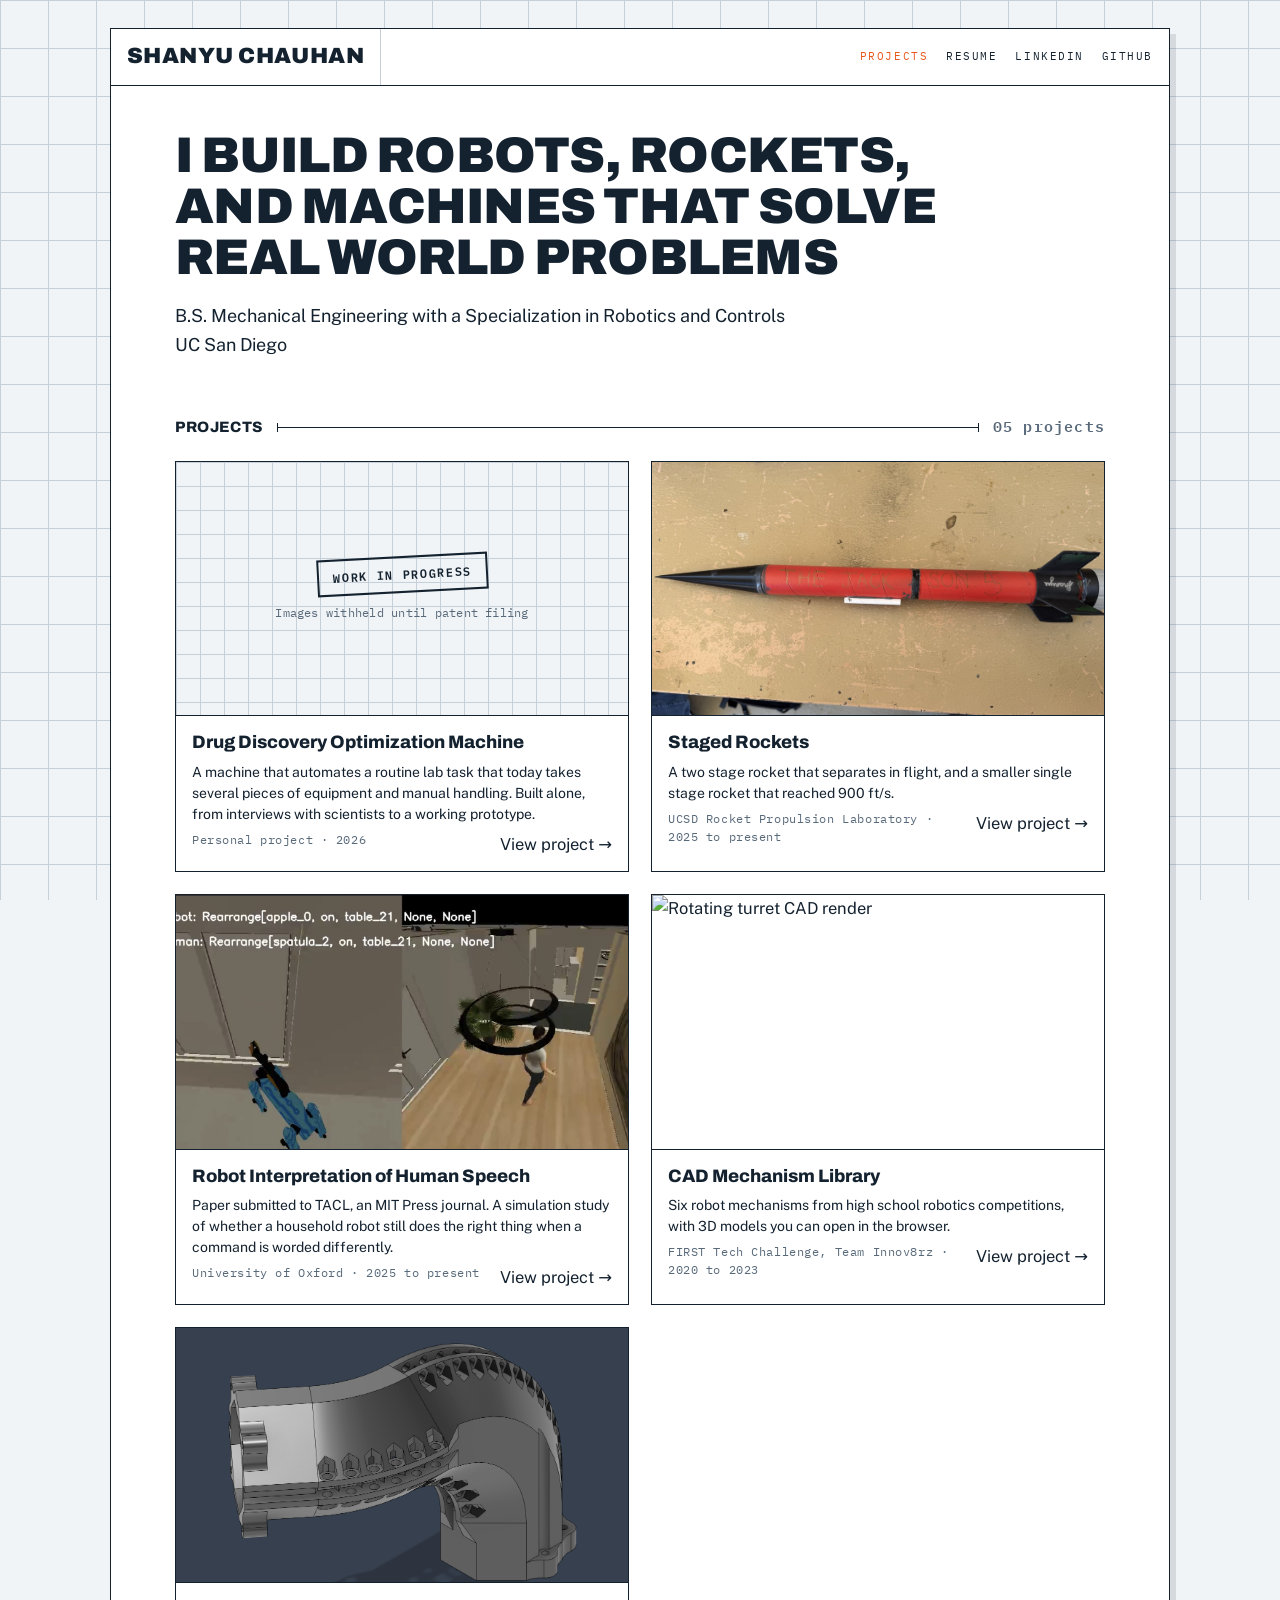
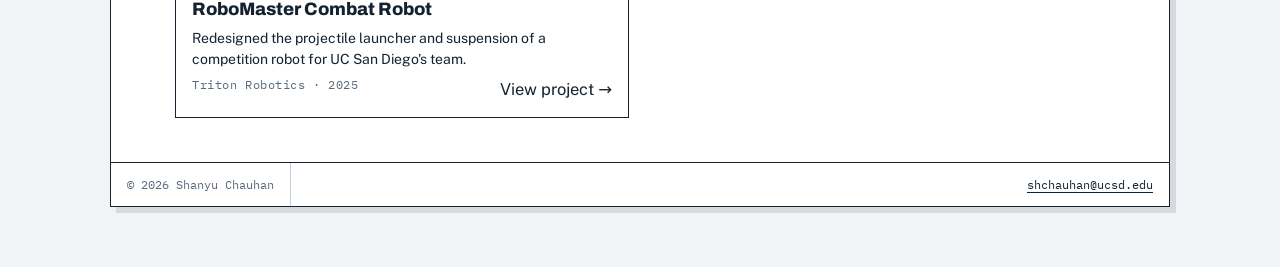
==== index.html @ 73986c5c "Add files via upload" ====
<!DOCTYPE html>
<html lang="en">
<head>
<meta charset="utf-8">
<meta name="viewport" content="width=device-width, initial-scale=1">
<title>Shanyu Chauhan, Mechanical Engineering</title>
<meta name="description" content="Mechanical engineering at UC San Diego. Robotics, rockets, and lab hardware.">
<link rel="preconnect" href="https://fonts.googleapis.com">
<link href="https://fonts.googleapis.com/css2?family=Archivo:wght@700;800;900&family=IBM+Plex+Mono:wght@400;600&family=Public+Sans:wght@400;600&display=swap" rel="stylesheet">
<link rel="stylesheet" href="css/style.css">
</head>
<body>
<div class="sheet">

  <header class="titlebar">
    <div class="name"><a href="index.html">Shanyu Chauhan</a></div>
    <nav>
      <a href="index.html" aria-current="page">Projects</a>
      <a href="assets/Shanyu_Chauhan_Resume.pdf">Resume</a>
      <a href="https://www.linkedin.com/in/shanyu-chauhan">LinkedIn</a>
      <a href="https://github.com/Shanyu11">GitHub</a>
    </nav>
  </header>

  <main class="wrap">

    <section class="hero" id="about">
      <h1>I build robots, rockets,<br>and machines that solve<br>real world problems</h1>
      <p class="lede">B.S. Mechanical Engineering with a Specialization in Robotics and Controls<br>UC San Diego</p>
    </section>

    <div class="dim"><h2>Projects</h2><span class="rule"></span><span class="tag">05 projects</span></div>

    <section class="grid">

      <a class="pcard" href="projects/instrument.html">
        <div class="media">
          <div class="wip"><span class="stamp">Work in progress</span><span class="note">Images withheld until patent filing</span></div>
        </div>
        <div class="block">
          <h3>Drug Discovery Optimization Machine</h3>
          <div class="desc">A machine that automates a routine lab task that today takes several pieces of equipment and manual handling. Built alone, from interviews with scientists to a working prototype.</div>
          <div class="meta">Personal project · 2026</div>
          <div class="card-cta">View project →</div>
        </div>
      </a>

      <a class="pcard" href="projects/rockets.html">
        <div class="media">
          <img src="images/rocket-hero.jpg" alt="G class rocket on the bench before flight">
        </div>
        <div class="block">
          <h3>Staged Rockets</h3>
          <div class="desc">A two stage rocket that separates in flight, and a smaller single stage rocket that reached 900 ft/s.</div>
          <div class="meta">UCSD Rocket Propulsion Laboratory · 2025 to present</div>
          <div class="card-cta">View project →</div>
        </div>
      </a>

      <a class="pcard" href="projects/speech.html">
        <div class="media">
          <img src="images/speech-hero.jpg" alt="PARTNR simulator, robot and human executing a framed instruction">
        </div>
        <div class="block">
          <h3>Robot Interpretation of Human Speech</h3>
          <div class="desc">Paper submitted to TACL, an MIT Press journal. A simulation study of whether a household robot still does the right thing when a command is worded differently.</div>
          <div class="meta">University of Oxford · 2025 to present</div>
          <div class="card-cta">View project →</div>
        </div>
      </a>

      <a class="pcard" href="projects/cad.html">
        <div class="media fit">
          <img src="https://github.com/user-attachments/assets/c6aec112-6c1b-4a04-b76f-273bd97fe96c" alt="Rotating turret CAD render">
        </div>
        <div class="block">
          <h3>CAD Mechanism Library</h3>
          <div class="desc">Six robot mechanisms from high school robotics competitions, with 3D models you can open in the browser.</div>
          <div class="meta">FIRST Tech Challenge, Team Innov8rz · 2020 to 2023</div>
          <div class="card-cta">View project →</div>
        </div>
      </a>

      <a class="pcard" href="projects/robotics.html">
        <div class="media">
          <img src="images/robot-iso.png" alt="42 mm launcher assembly CAD render">
        </div>
        <div class="block">
          <h3>RoboMaster Combat Robot</h3>
          <div class="desc">Redesigned the projectile launcher and suspension of a competition robot for UC San Diego's team.</div>
          <div class="meta">Triton Robotics · 2025</div>
          <div class="card-cta">View project →</div>
        </div>
      </a>

    </section>

  </main>

  <footer class="titlefoot">
    <div class="cell">© 2026 Shanyu Chauhan</div>
    <div class="cell"><a href="mailto:shchauhan@ucsd.edu">shchauhan@ucsd.edu</a></div>
  </footer>

</div>
</body>
</html>
---- css/style.css ----
/* ==========================================================================
   Shanyu Chauhan — portfolio
   Aesthetic: engineering drawing sheet / build log.
   Tokens
   ========================================================================== */
:root {
  --paper: #f1f4f6;      /* cool drafting vellum */
  --card: #ffffff;
  --ink: #142230;        /* drawing ink */
  --muted: #58697a;
  --line: #c6d0d9;       /* sheet grid lines */
  --accent: #e8571c;     /* range-safety orange */
  --accent-ink: #b23e0e;
  --mono: "IBM Plex Mono", ui-monospace, Menlo, monospace;
  --display: "Archivo", system-ui, sans-serif;
  --body: "Public Sans", system-ui, sans-serif;
  --maxw: 1060px;
}

* { box-sizing: border-box; }
html { scroll-behavior: smooth; }
@media (prefers-reduced-motion: reduce) {
  html { scroll-behavior: auto; }
  *, *::before, *::after { animation: none !important; transition: none !important; }
}

body {
  margin: 0;
  background: var(--paper);
  background-image:
    linear-gradient(var(--line) 1px, transparent 1px),
    linear-gradient(90deg, var(--line) 1px, transparent 1px);
  background-size: 48px 48px;
  background-attachment: fixed;
  color: var(--ink);
  font-family: var(--body);
  font-size: 16.5px;
  line-height: 1.62;
}

a { color: var(--accent-ink); text-decoration-thickness: 1px; text-underline-offset: 3px; }
a:hover { color: var(--accent); }
:focus-visible { outline: 3px solid var(--accent); outline-offset: 2px; }

.sheet {
  max-width: var(--maxw);
  margin: 28px auto 60px;
  background: var(--card);
  border: 1.5px solid var(--ink);
  box-shadow: 6px 6px 0 rgba(20, 34, 48, 0.12);
}
@media (max-width: 1100px) { .sheet { margin: 14px 12px 40px; } }

/* --- top bar styled as a drawing title strip ------------------------------ */
.titlebar {
  display: flex;
  flex-wrap: wrap;
  align-items: stretch;
  border-bottom: 1.5px solid var(--ink);
  font-family: var(--mono);
  font-size: 12px;
  letter-spacing: 0.04em;
}
.titlebar > * { padding: 10px 16px; }
.titlebar .cell { border-right: 1px solid var(--line); color: var(--muted); }
.titlebar .cell b { color: var(--ink); font-weight: 600; display: block; text-transform: uppercase; font-size: 10px; letter-spacing: 0.12em; }
.titlebar .name {
  font-family: var(--display); font-weight: 900; font-size: 22px;
  letter-spacing: 0.02em; text-transform: uppercase; color: var(--ink);
  border-right: 1px solid var(--line); display: flex; align-items: center;
}
.titlebar .name a { color: inherit; text-decoration: none; }
.titlebar nav { margin-left: auto; display: flex; align-items: center; gap: 18px; }
.titlebar nav a { color: var(--ink); text-decoration: none; text-transform: uppercase; font-size: 11px; letter-spacing: 0.14em; }
.titlebar nav a:hover, .titlebar nav a[aria-current="page"] { color: var(--accent); }
@media (max-width: 720px) {
  .titlebar .cell { display: none; }
  .titlebar nav { gap: 12px; flex-wrap: wrap; }
}

.wrap { padding: 44px clamp(20px, 5vw, 64px); }

/* --- hero ----------------------------------------------------------------- */
.hero h1 {
  font-family: var(--display);
  font-weight: 900;
  font-size: clamp(30px, 4.2vw, 50px);
  line-height: 1.02;
  letter-spacing: -0.015em;
  margin: 0 0 18px;
  text-transform: uppercase;
}
.hero h1 .accent { color: var(--accent); }
.hero .facts { display: grid; grid-template-columns: max-content 1fr; gap: 10px 22px; max-width: 680px; margin: 0 0 8px; border-top: 1.5px solid var(--ink); padding-top: 14px; }
.hero .facts dt { font-family: var(--mono); font-size: 11px; text-transform: uppercase; letter-spacing: 0.12em; color: var(--accent-ink); padding-top: 4px; }
.hero .facts dd { margin: 0; font-size: 16px; line-height: 1.5; color: var(--ink); }
.hero .facts dd a { font-family: var(--mono); font-size: 13px; }
@media (max-width: 600px) { .hero .lede { white-space: normal; } .hero .facts { grid-template-columns: 1fr; gap: 2px 0; } .hero .facts dd { margin-bottom: 10px; } }
.hero .lede { font-size: clamp(15px, 1.7vw, 18px); max-width: none; white-space: nowrap; color: var(--ink); margin: 0 0 14px; }
.hero .currently {
  font-family: var(--mono); font-size: 13px; color: var(--muted);
  border-left: 3px solid var(--accent); padding: 4px 0 4px 12px; margin: 22px 0 0;
}
.hero .currently b { color: var(--ink); font-weight: 600; }

/* spec strip: measured results, mono, ruled like a data table */
.specstrip {
  display: grid;
  grid-template-columns: repeat(4, 1fr);
  border: 1.5px solid var(--ink);
  margin: 34px 0 0;
}
.specstrip .spec { padding: 14px 16px; border-right: 1px solid var(--line); }
.specstrip .spec:last-child { border-right: 0; }
.specstrip .val { font-family: var(--mono); font-size: clamp(18px, 2.6vw, 26px); font-weight: 600; color: var(--ink); }
.specstrip .lbl { font-family: var(--mono); font-size: 11px; text-transform: uppercase; letter-spacing: 0.1em; color: var(--muted); margin-top: 2px; }
@media (max-width: 720px) {
  .specstrip { grid-template-columns: 1fr 1fr; }
  .specstrip .spec:nth-child(2) { border-right: 0; }
  .specstrip .spec:nth-child(-n+2) { border-bottom: 1px solid var(--line); }
}

/* --- section headings with dimension-line rule ---------------------------- */
.dim {
  display: flex; align-items: center; gap: 14px;
  margin: 56px 0 22px;
}
.dim h2 {
  font-family: var(--display); font-weight: 800; text-transform: uppercase;
  letter-spacing: 0.04em; font-size: 15px; margin: 0; white-space: nowrap;
}
.dim .rule { flex: 1; height: 1px; background: var(--ink); position: relative; }
.dim .rule::before, .dim .rule::after {
  content: ""; position: absolute; top: -4px; width: 1px; height: 9px; background: var(--ink);
}
.dim .rule::before { left: 0; } .dim .rule::after { right: 0; }
.dim .tag { font-family: var(--mono); font-size: 15px; font-weight: 600; color: var(--muted); letter-spacing: 0.08em; }

/* --- project index cards (title-block style) ------------------------------ */
.grid { display: grid; grid-template-columns: 1fr 1fr; gap: 22px; }
@media (max-width: 820px) { .grid { grid-template-columns: 1fr; } }

.pcard {
  border: 1.5px solid var(--ink);
  background: var(--card);
  display: flex; flex-direction: column;
  text-decoration: none; color: inherit;
  transition: transform 120ms ease, box-shadow 120ms ease;
}
.pcard:hover { transform: translate(-2px, -2px); box-shadow: 4px 4px 0 var(--accent); color: inherit; }
.pcard .media { aspect-ratio: 16 / 9; background: var(--paper); border-bottom: 1.5px solid var(--ink); position: relative; overflow: hidden; }
.pcard .media img { width: 100%; height: 100%; object-fit: cover; display: block; }
.pcard .block {
  display: grid; grid-template-columns: 1fr auto; gap: 2px 12px;
  padding: 12px 16px 14px;
}
.pcard h3 { font-family: var(--display); font-weight: 800; font-size: 18px; margin: 0; grid-column: 1 / -1; }
.pcard .meta { font-family: var(--mono); font-size: 11.5px; color: var(--muted); letter-spacing: 0.05em; }
.pcard .status { font-family: var(--mono); font-size: 11px; color: var(--accent-ink); text-transform: uppercase; letter-spacing: 0.1em; justify-self: end; align-self: center; }

/* --- media / photo placeholders ------------------------------------------- */
.ph {
  border: 2px dashed var(--accent);
  background: repeating-linear-gradient(-45deg, transparent, transparent 10px, rgba(232, 87, 28, 0.05) 10px, rgba(232, 87, 28, 0.05) 20px);
  color: var(--accent-ink);
  font-family: var(--mono); font-size: 13px; letter-spacing: 0.03em;
  display: flex; align-items: center; justify-content: center; text-align: center;
  padding: 18px; min-height: 120px;
}
.media .ph { position: absolute; inset: 0; }
figure { margin: 0; }
figure.frame { border: 1.5px solid var(--ink); }
figure.frame img, figure.frame video { width: 100%; display: block; }
figure.frame video.portrait { width: auto; max-width: 100%; max-height: 400px; margin: 0 auto; background: #111; }
figcaption {
  font-family: var(--mono); font-size: 12px; color: var(--muted);
  border-top: 1px solid var(--line); padding: 8px 12px;
}
.mediagrid { display: grid; grid-template-columns: 1fr 1fr 1fr; gap: 16px; }
.mediagrid.two { grid-template-columns: 1fr 1fr; }
.mediagrid figure.frame img { aspect-ratio: 4 / 3; object-fit: cover; }
.mediagrid figure.frame img.render { object-fit: contain; }
.mediagrid figure.frame img.render { background: #2e3340; }
figure.frame img.tall { width: auto; max-width: 100%; max-height: 420px; margin: 0 auto; }
@media (max-width: 820px) { .mediagrid { grid-template-columns: 1fr; } }

/* --- project page scaffolding --------------------------------------------- */
.projhead h1 {
  font-family: var(--display); font-weight: 900; text-transform: uppercase;
  font-size: clamp(30px, 5vw, 50px); line-height: 1.03; letter-spacing: -0.01em; margin: 0 0 10px;
}
.projhead .sub { font-size: 18px; color: var(--muted); max-width: 680px; margin: 0; }
.specline {
  display: flex; flex-wrap: wrap; gap: 8px 26px; margin: 20px 0 0;
  font-family: var(--mono); font-size: 12.5px; color: var(--muted);
}
.specline b { color: var(--ink); font-weight: 600; }

.prose { max-width: 720px; }
.prose p { margin: 0 0 16px; }
.prose ul { margin: 0 0 16px; padding-left: 20px; }
.prose li { margin-bottom: 8px; }
.callout {
  border: 1.5px solid var(--ink); border-left: 6px solid var(--accent);
  padding: 14px 18px; margin: 22px 0; max-width: 720px; background: var(--paper);
}
.callout .k { font-family: var(--mono); font-size: 11px; text-transform: uppercase; letter-spacing: 0.12em; color: var(--accent-ink); display: block; margin-bottom: 4px; }

/* revision table — encodes the iteration story */
table.rev { border-collapse: collapse; width: 100%; font-size: 14.5px; }
table.rev th, table.rev td { border: 1px solid var(--line); padding: 9px 12px; text-align: left; vertical-align: top; }
table.rev th { font-family: var(--mono); font-size: 11px; text-transform: uppercase; letter-spacing: 0.1em; color: var(--muted); background: var(--paper); }
table.rev td:first-child { font-family: var(--mono); font-weight: 600; white-space: nowrap; }

/* --- footer as drawing border --------------------------------------------- */
footer.titlefoot {
  border-top: 1.5px solid var(--ink);
  display: flex; flex-wrap: wrap; gap: 0;
  font-family: var(--mono); font-size: 12px; color: var(--muted);
}
footer.titlefoot .cell { padding: 12px 16px; border-right: 1px solid var(--line); }
footer.titlefoot .cell:last-child { border-right: 0; margin-left: auto; }
footer.titlefoot a { color: var(--ink); }

/* pager between projects */
.pager { display: flex; justify-content: space-between; gap: 16px; margin-top: 48px; font-family: var(--mono); font-size: 13px; }
.pager a { text-decoration: none; border: 1.5px solid var(--ink); padding: 10px 16px; color: var(--ink); }
.pager a:hover { box-shadow: 3px 3px 0 var(--accent); }

/* --- CAD library cards ------------------------------------------------------ */
.pcard .desc { grid-column: 1 / -1; font-family: var(--body); font-size: 14px; line-height: 1.5; color: var(--ink); margin: 2px 0 4px; }
.media.fit { background: #fff; }
/* Withheld / text tiles (no photo available) */
.wip, .tile {
  background-color: var(--paper);
  background-image: linear-gradient(var(--line) 1px, transparent 1px), linear-gradient(90deg, var(--line) 1px, transparent 1px);
  background-size: 24px 24px;
  display: flex; flex-direction: column; align-items: center; justify-content: center; text-align: center;
  gap: 10px; padding: 24px; min-height: 180px;
  font-family: var(--mono); font-size: 12px; letter-spacing: 0.06em; color: var(--muted);
}
.wip .stamp { border: 2px solid var(--ink); color: var(--ink); font-weight: 600; text-transform: uppercase; letter-spacing: 0.14em; padding: 7px 14px; transform: rotate(-3deg); }
.wip .note { max-width: 46ch; line-height: 1.5; letter-spacing: 0.02em; }
.tile .big { font-family: var(--display); font-weight: 900; font-size: 44px; line-height: 1; color: var(--ink); letter-spacing: -0.01em; }
.tile .sub { text-transform: uppercase; letter-spacing: 0.12em; font-size: 11px; }
.media .wip, .media .tile { position: absolute; inset: 0; min-height: 0; }
.media .tile .big { font-size: 40px; }
figure.frame .wip { min-height: 260px; }
.media.fit img { object-fit: contain; }
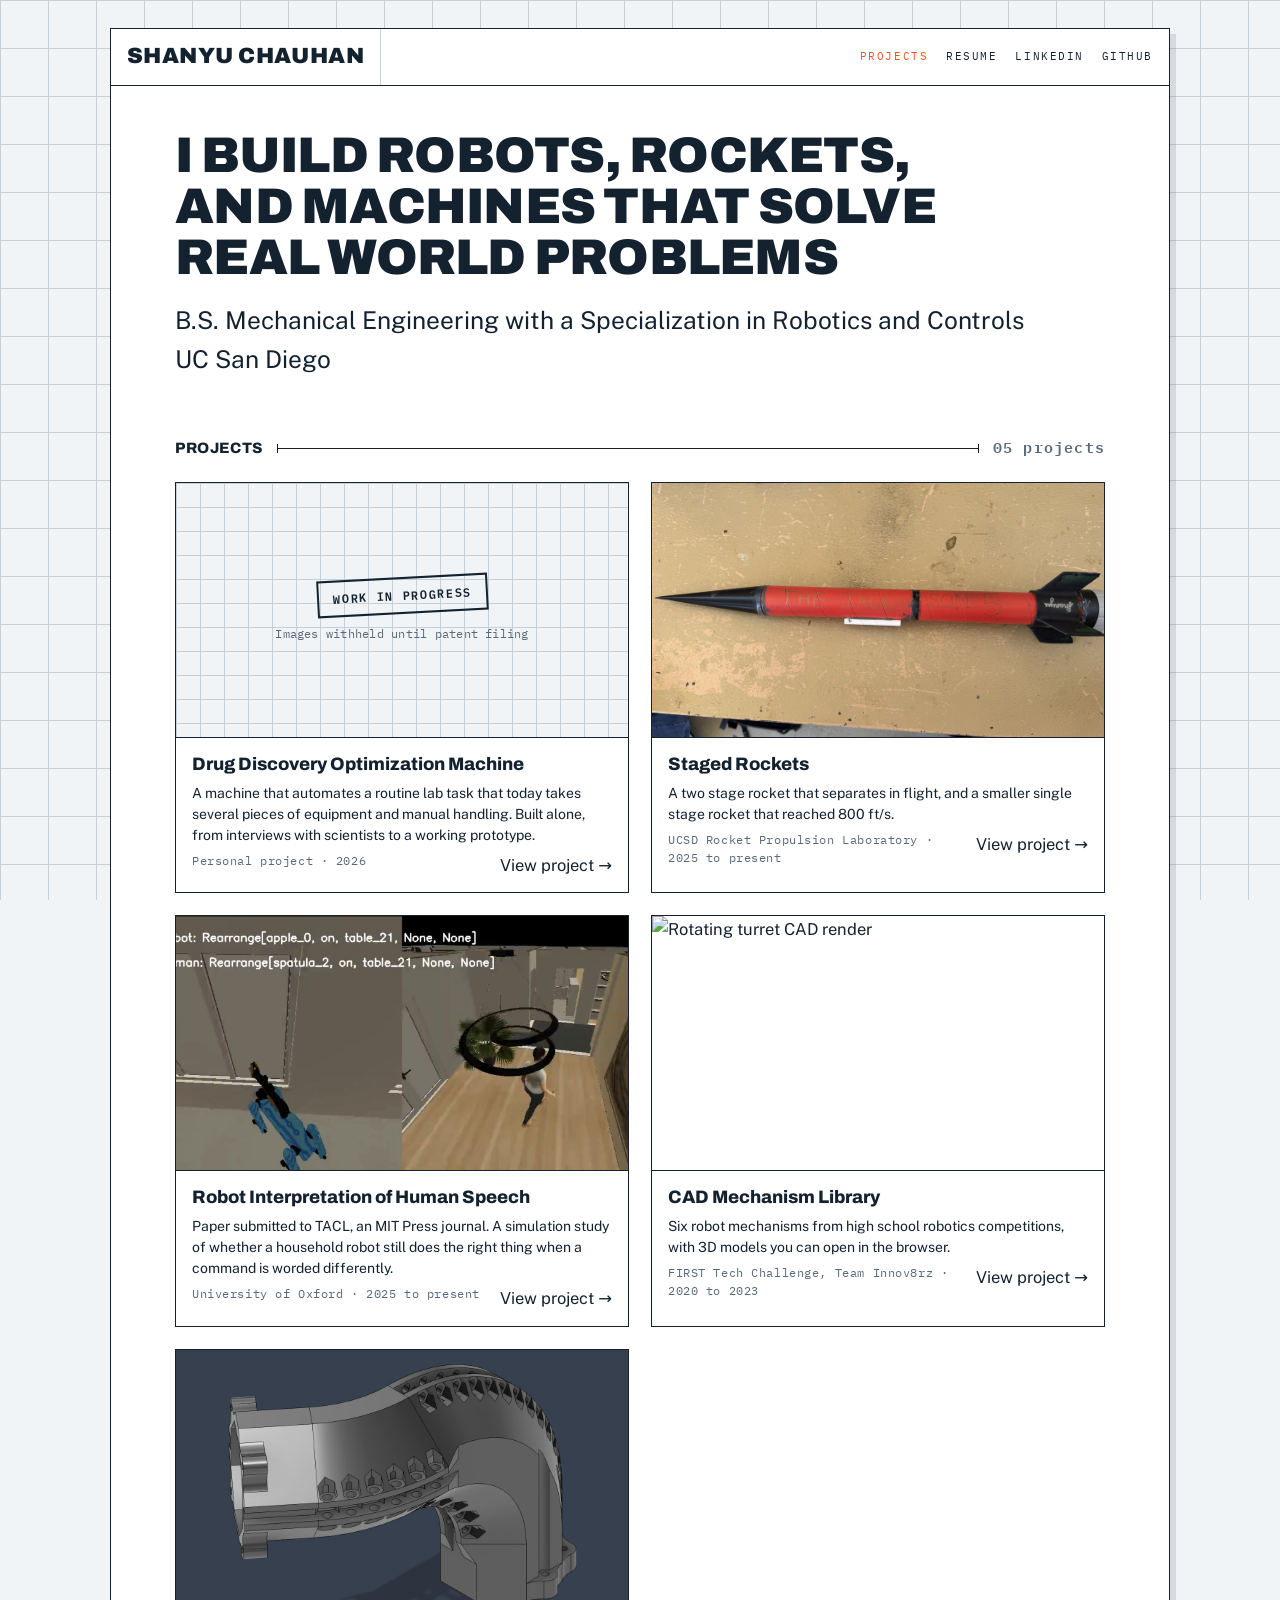
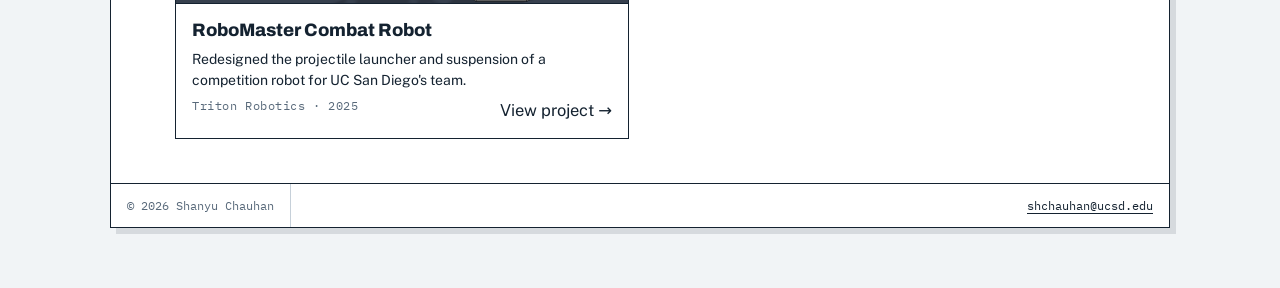
==== commit 505ded9a: "Add files via upload" ====
--- a/index.html
+++ b/index.html
@@ -51,7 +51,7 @@
         </div>
         <div class="block">
           <h3>Staged Rockets</h3>
-          <div class="desc">A two stage rocket that separates in flight, and a smaller single stage rocket that reached 900 ft/s.</div>
+          <div class="desc">A two stage rocket that separates in flight, and a smaller single stage rocket that reached 800 ft/s.</div>
           <div class="meta">UCSD Rocket Propulsion Laboratory · 2025 to present</div>
           <div class="card-cta">View project →</div>
         </div>
--- a/css/style.css
+++ b/css/style.css
@@ -96,7 +96,7 @@
 .hero .facts dd { margin: 0; font-size: 16px; line-height: 1.5; color: var(--ink); }
 .hero .facts dd a { font-family: var(--mono); font-size: 13px; }
 @media (max-width: 600px) { .hero .lede { white-space: normal; } .hero .facts { grid-template-columns: 1fr; gap: 2px 0; } .hero .facts dd { margin-bottom: 10px; } }
-.hero .lede { font-size: clamp(15px, 1.7vw, 18px); max-width: none; white-space: nowrap; color: var(--ink); margin: 0 0 14px; }
+.hero .lede { font-size: clamp(15px, 2.3vw, 24.5px); max-width: none; white-space: nowrap; color: var(--ink); margin: 0 0 14px; }
 .hero .currently {
   font-family: var(--mono); font-size: 13px; color: var(--muted);
   border-left: 3px solid var(--accent); padding: 4px 0 4px 12px; margin: 22px 0 0;
@@ -174,7 +174,7 @@
 figure.frame video.portrait { width: auto; max-width: 100%; max-height: 400px; margin: 0 auto; background: #111; }
 figcaption {
   font-family: var(--mono); font-size: 12px; color: var(--muted);
-  border-top: 1px solid var(--line); padding: 8px 12px;
+  border-top: 1px solid var(--line); padding: 8px 12px; margin-top: 12px;
 }
 .mediagrid { display: grid; grid-template-columns: 1fr 1fr 1fr; gap: 16px; }
 .mediagrid.two { grid-template-columns: 1fr 1fr; }
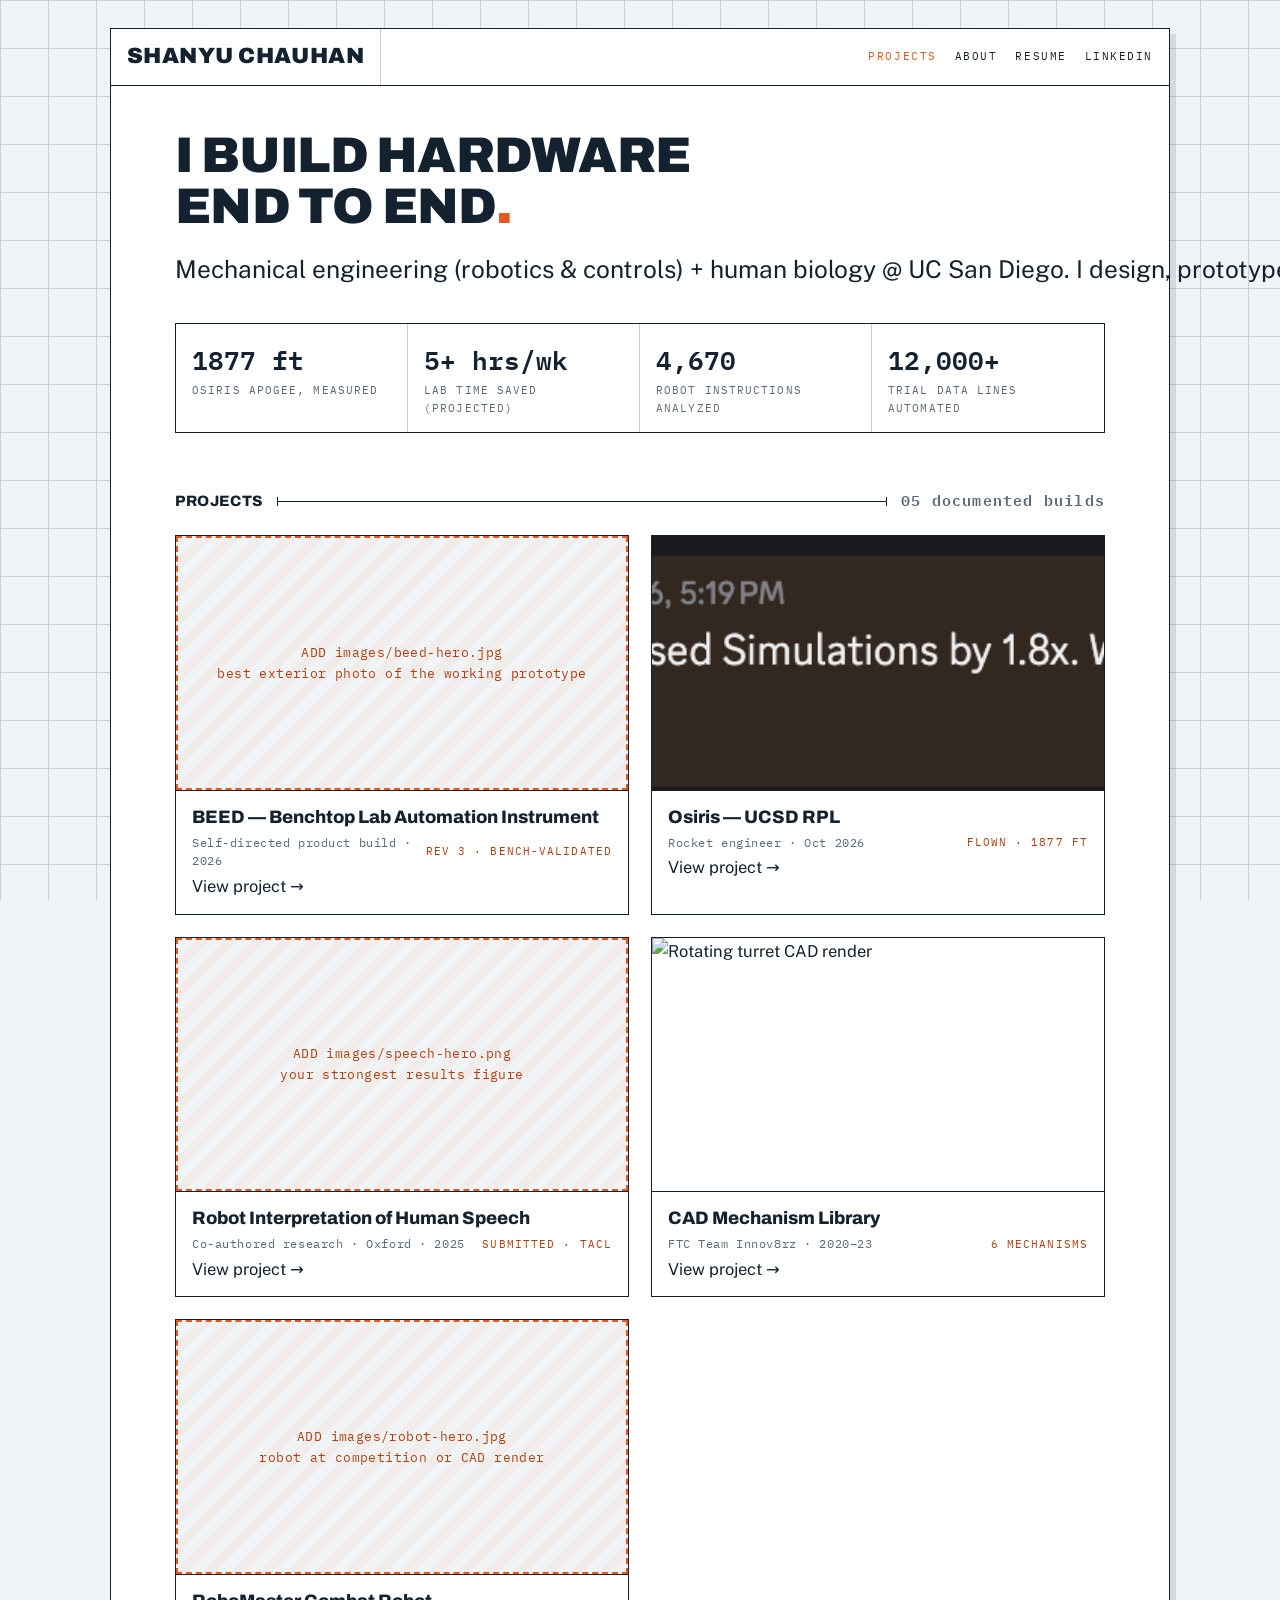
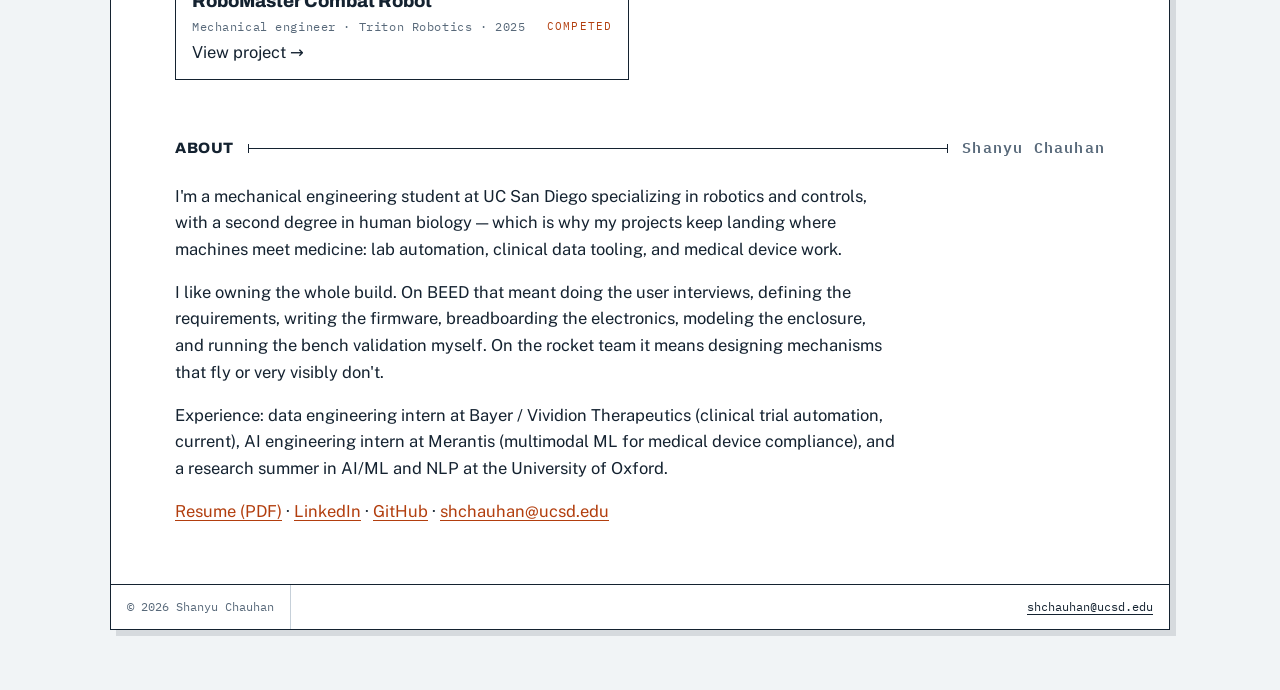
==== commit ab2d81f5: "Add files via upload" ====
--- a/index.html
+++ b/index.html
@@ -3,8 +3,8 @@
 <head>
 <meta charset="utf-8">
 <meta name="viewport" content="width=device-width, initial-scale=1">
-<title>Shanyu Chauhan, Mechanical Engineering</title>
-<meta name="description" content="Mechanical engineering at UC San Diego. Robotics, rockets, and lab hardware.">
+<title>Shanyu Chauhan — Mechanical Engineering</title>
+<meta name="description" content="Mechanical engineering @ UC San Diego — robotics, rockets, and lab hardware. Project portfolio.">
 <link rel="preconnect" href="https://fonts.googleapis.com">
 <link href="https://fonts.googleapis.com/css2?family=Archivo:wght@700;800;900&family=IBM+Plex+Mono:wght@400;600&family=Public+Sans:wght@400;600&display=swap" rel="stylesheet">
 <link rel="stylesheet" href="css/style.css">
@@ -16,55 +16,65 @@
     <div class="name"><a href="index.html">Shanyu Chauhan</a></div>
     <nav>
       <a href="index.html" aria-current="page">Projects</a>
+      <a href="#about">About</a>
       <a href="assets/Shanyu_Chauhan_Resume.pdf">Resume</a>
-      <a href="https://www.linkedin.com/in/shanyu-chauhan">LinkedIn</a>
-      <a href="https://github.com/Shanyu11">GitHub</a>
+      <a href="https://linkedin.com/in/shanyu-chauhan">LinkedIn</a>
     </nav>
   </header>
 
   <main class="wrap">
 
-    <section class="hero" id="about">
-      <h1>I build robots, rockets,<br>and machines that solve<br>real world problems</h1>
-      <p class="lede">B.S. Mechanical Engineering with a Specialization in Robotics and Controls<br>UC San Diego</p>
+    <section class="hero">
+      <h1>I build hardware<br>end to end<span class="accent">.</span></h1>
+      <p class="lede">Mechanical engineering (robotics &amp; controls) + human biology @ UC San Diego.
+      I design, prototype, and validate real machines — staged rockets, competition robots, and a
+      self-directed lab instrument taken from user research to bench-validated prototype.</p>
+      <div class="specstrip" aria-label="Selected measured results">
+        <div class="spec"><div class="val">1877 ft</div><div class="lbl">Osiris apogee, measured</div></div>
+        <div class="spec"><div class="val">5+ hrs/wk</div><div class="lbl">Lab time saved (projected)</div></div>
+        <div class="spec"><div class="val">4,670</div><div class="lbl">Robot instructions analyzed</div></div>
+        <div class="spec"><div class="val">12,000+</div><div class="lbl">Trial data lines automated</div></div>
+      </div>
     </section>
 
-    <div class="dim"><h2>Projects</h2><span class="rule"></span><span class="tag">05 projects</span></div>
+    <div class="dim"><h2>Projects</h2><span class="rule"></span><span class="tag">05 documented builds</span></div>
 
     <section class="grid">
 
-      <a class="pcard" href="projects/instrument.html">
+      <a class="pcard" href="projects/beed.html">
         <div class="media">
-          <div class="wip"><span class="stamp">Work in progress</span><span class="note">Images withheld until patent filing</span></div>
+          <!-- Replace this placeholder with: <img src="images/beed-hero.jpg" alt="BEED prototype on the bench"> (exterior shot only until patent is filed) -->
+          <div class="ph">ADD images/beed-hero.jpg<br>best exterior photo of the working prototype</div>
         </div>
         <div class="block">
-          <h3>Drug Discovery Optimization Machine</h3>
-          <div class="desc">A machine that automates a routine lab task that today takes several pieces of equipment and manual handling. Built alone, from interviews with scientists to a working prototype.</div>
-          <div class="meta">Personal project · 2026</div>
+          <h3>BEED — Benchtop Lab Automation Instrument</h3>
+          <div class="meta">Self-directed product build · 2026</div>
+          <div class="status">Rev 3 · bench-validated</div>
           <div class="card-cta">View project →</div>
         </div>
       </a>
 
       <a class="pcard" href="projects/rockets.html">
         <div class="media">
-          <img src="images/rocket-hero.jpg" alt="G class rocket on the bench before flight">
+          <img src="images/rocket-fins-cad.png" alt="Osiris — 9.4 ft staged rocket, fin-can section">
         </div>
         <div class="block">
-          <h3>Staged Rockets</h3>
-          <div class="desc">A two stage rocket that separates in flight, and a smaller single stage rocket that reached 800 ft/s.</div>
-          <div class="meta">UCSD Rocket Propulsion Laboratory · 2025 to present</div>
+          <h3>Osiris — UCSD RPL</h3>
+          <div class="meta">Rocket engineer · Oct 2026</div>
+          <div class="status">Flown · 1877 ft</div>
           <div class="card-cta">View project →</div>
         </div>
       </a>
 
       <a class="pcard" href="projects/speech.html">
         <div class="media">
-          <img src="images/speech-hero.jpg" alt="PARTNR simulator, robot and human executing a framed instruction">
+          <!-- Replace with: <img src="images/speech-hero.png" alt="Results figure from the paper"> -->
+          <div class="ph">ADD images/speech-hero.png<br>your strongest results figure</div>
         </div>
         <div class="block">
           <h3>Robot Interpretation of Human Speech</h3>
-          <div class="desc">Paper submitted to TACL, an MIT Press journal. A simulation study of whether a household robot still does the right thing when a command is worded differently.</div>
-          <div class="meta">University of Oxford · 2025 to present</div>
+          <div class="meta">Co-authored research · Oxford · 2025</div>
+          <div class="status">Submitted · TACL</div>
           <div class="card-cta">View project →</div>
         </div>
       </a>
@@ -75,24 +85,44 @@
         </div>
         <div class="block">
           <h3>CAD Mechanism Library</h3>
-          <div class="desc">Six robot mechanisms from high school robotics competitions, with 3D models you can open in the browser.</div>
-          <div class="meta">FIRST Tech Challenge, Team Innov8rz · 2020 to 2023</div>
+          <div class="meta">FTC Team Innov8rz &middot; 2020&ndash;23</div>
+          <div class="status">6 mechanisms</div>
           <div class="card-cta">View project →</div>
         </div>
       </a>
 
       <a class="pcard" href="projects/robotics.html">
         <div class="media">
-          <img src="images/robot-iso.png" alt="42 mm launcher assembly CAD render">
+          <!-- Replace with: <img src="images/robot-hero.jpg" alt="RoboMaster robot"> -->
+          <div class="ph">ADD images/robot-hero.jpg<br>robot at competition or CAD render</div>
         </div>
         <div class="block">
           <h3>RoboMaster Combat Robot</h3>
-          <div class="desc">Redesigned the projectile launcher and suspension of a competition robot for UC San Diego's team.</div>
-          <div class="meta">Triton Robotics · 2025</div>
+          <div class="meta">Mechanical engineer · Triton Robotics · 2025</div>
+          <div class="status">Competed</div>
           <div class="card-cta">View project →</div>
         </div>
       </a>
 
+    </section>
+
+    <div class="dim" id="about"><h2>About</h2><span class="rule"></span><span class="tag">Shanyu Chauhan</span></div>
+
+    <section class="prose">
+      <p>I'm a mechanical engineering student at UC San Diego specializing in robotics and controls,
+      with a second degree in human biology — which is why my projects keep landing where machines
+      meet medicine: lab automation, clinical data tooling, and medical device work.</p>
+      <p>I like owning the whole build. On BEED that meant doing the user interviews, defining the
+      requirements, writing the firmware, breadboarding the electronics, modeling the enclosure, and
+      running the bench validation myself. On the rocket team it means designing mechanisms that
+      fly or very visibly don't.</p>
+      <p>Experience: data engineering intern at Bayer / Vividion Therapeutics (clinical trial
+      automation, current), AI engineering intern at Merantis (multimodal ML for medical device
+      compliance), and a research summer in AI/ML and NLP at the University of Oxford.</p>
+      <p><a href="assets/Shanyu_Chauhan_Resume.pdf">Resume (PDF)</a> ·
+         <a href="https://linkedin.com/in/shanyu-chauhan">LinkedIn</a> ·
+         <a href="https://github.com/Shanyu11">GitHub</a> ·
+         <a href="mailto:shchauhan@ucsd.edu">shchauhan@ucsd.edu</a></p>
     </section>
 
   </main>
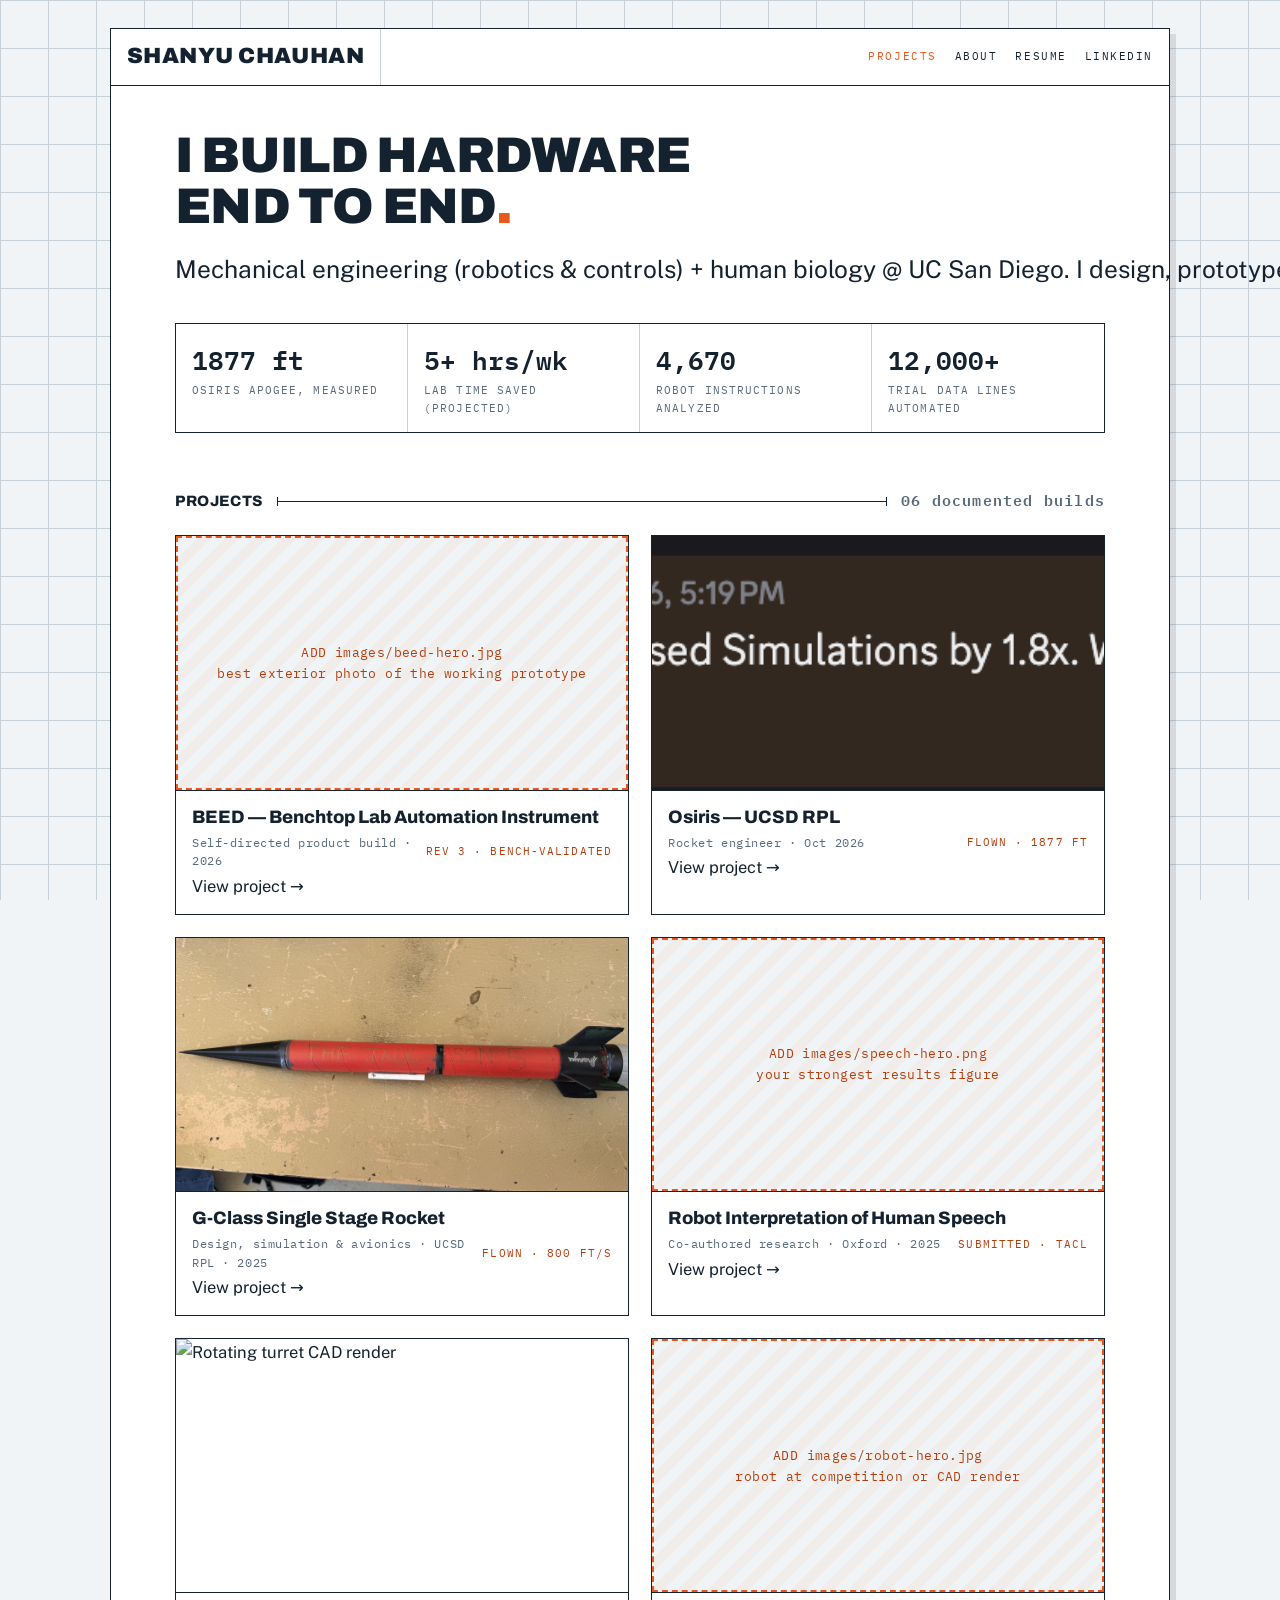
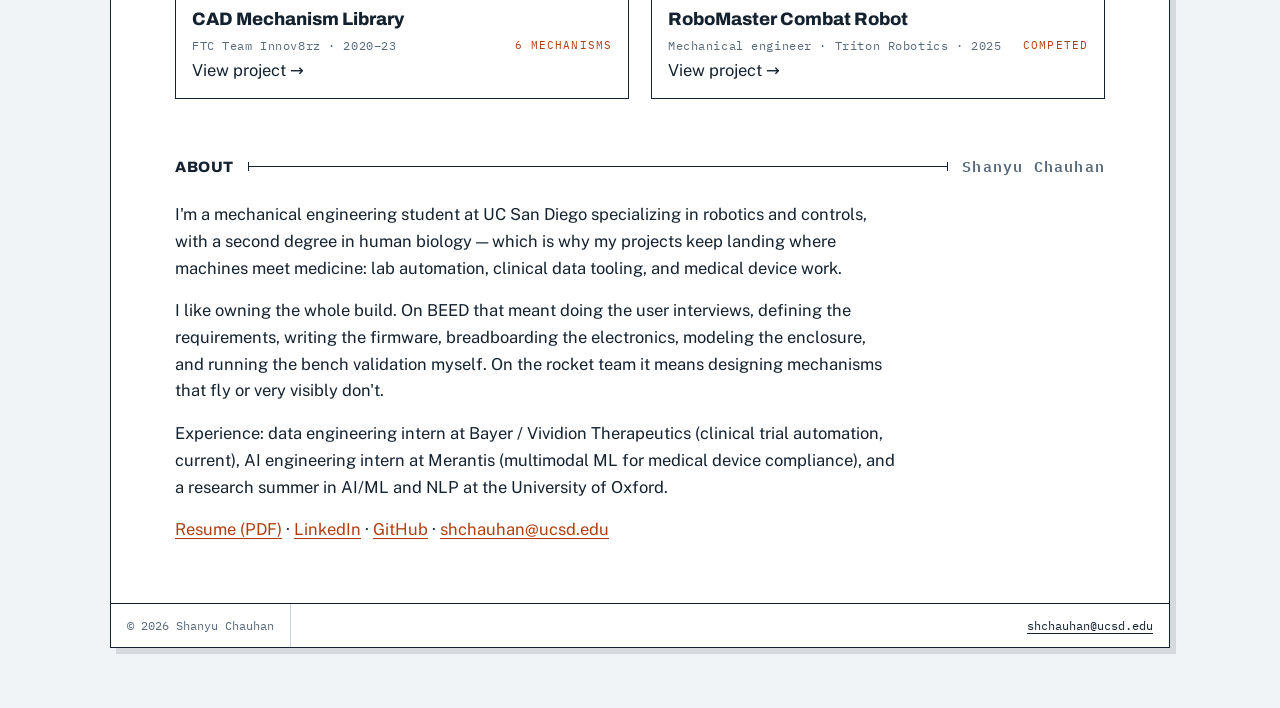
==== commit 3ec01949: "Add files via upload" ====
--- a/index.html
+++ b/index.html
@@ -37,7 +37,7 @@
       </div>
     </section>
 
-    <div class="dim"><h2>Projects</h2><span class="rule"></span><span class="tag">05 documented builds</span></div>
+    <div class="dim"><h2>Projects</h2><span class="rule"></span><span class="tag">06 documented builds</span></div>
 
     <section class="grid">
 
@@ -62,6 +62,18 @@
           <h3>Osiris — UCSD RPL</h3>
           <div class="meta">Rocket engineer · Oct 2026</div>
           <div class="status">Flown · 1877 ft</div>
+          <div class="card-cta">View project →</div>
+        </div>
+      </a>
+
+      <a class="pcard" href="projects/gclass.html">
+        <div class="media">
+          <img src="images/rocket-hero.jpg" alt="G-class rocket on the bench before flight">
+        </div>
+        <div class="block">
+          <h3>G-Class Single Stage Rocket</h3>
+          <div class="meta">Design, simulation &amp; avionics · UCSD RPL · 2025</div>
+          <div class="status">Flown · 800 ft/s</div>
           <div class="card-cta">View project →</div>
         </div>
       </a>
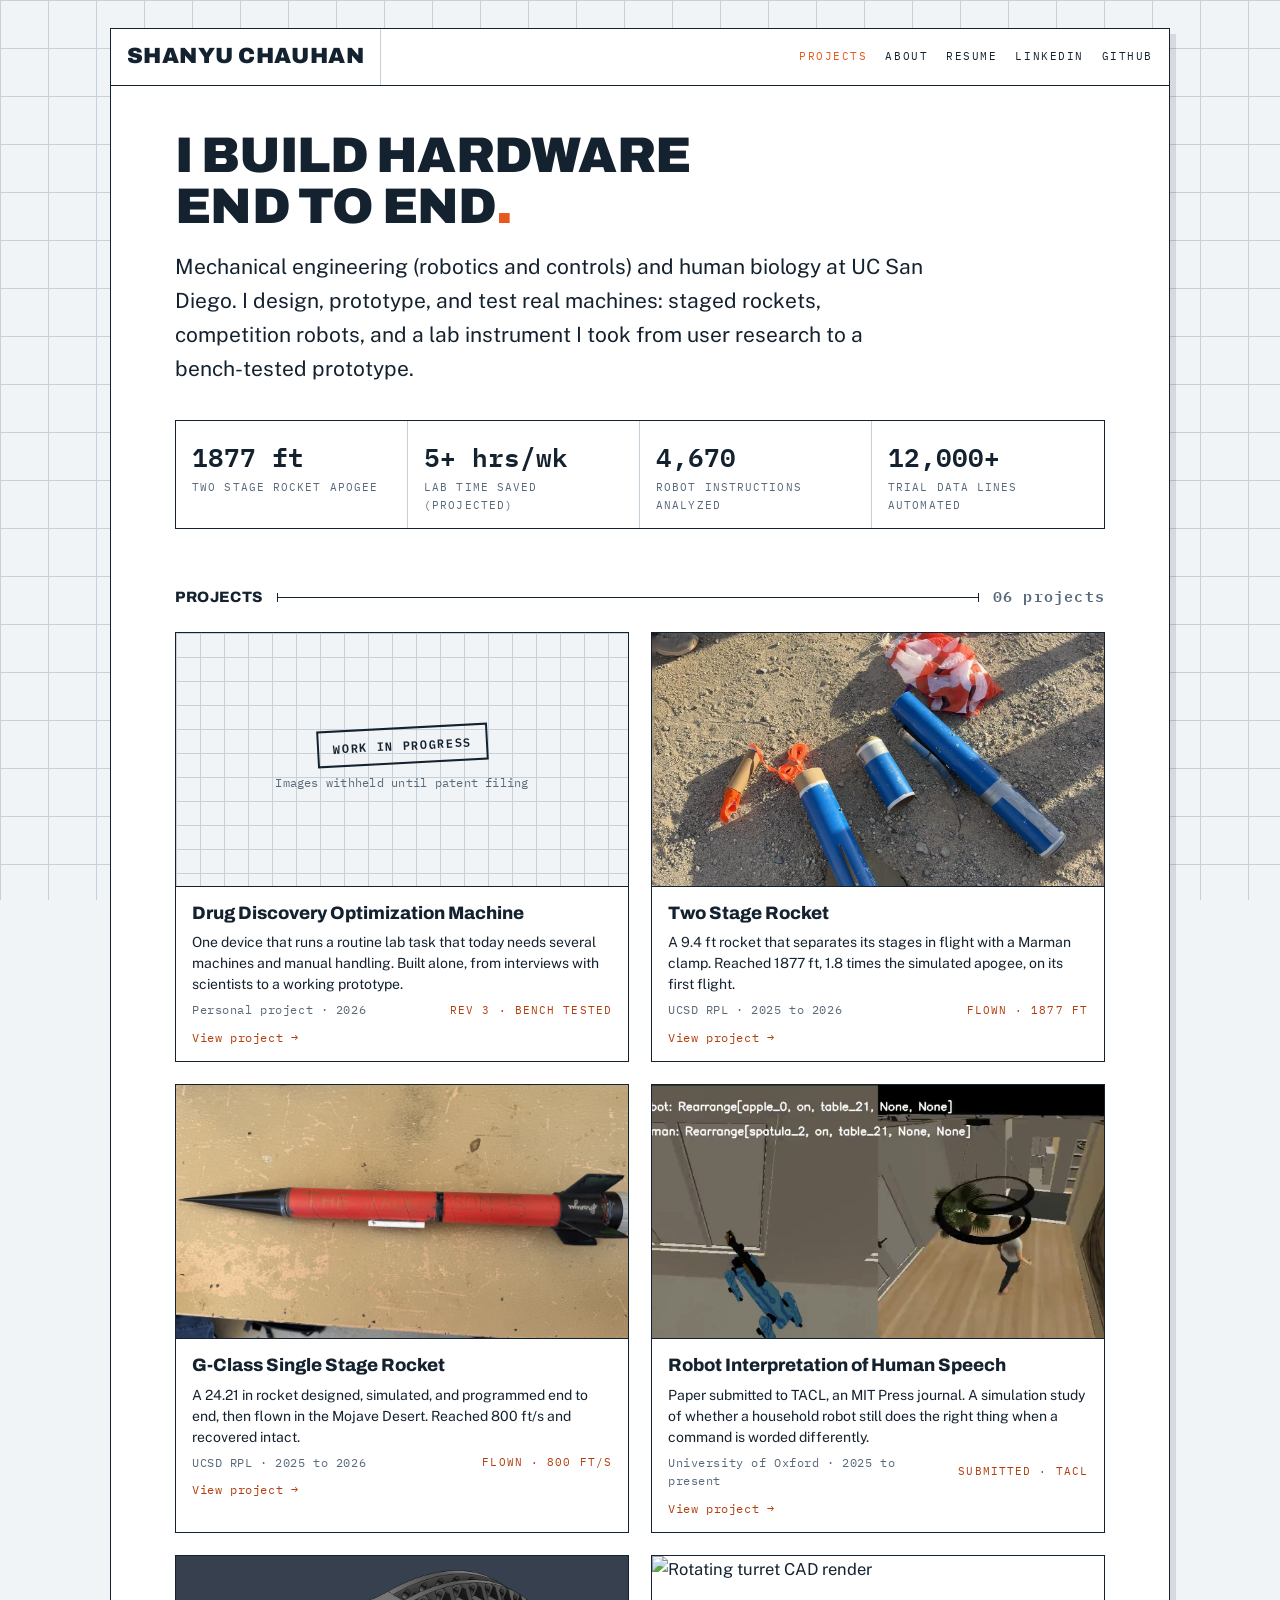
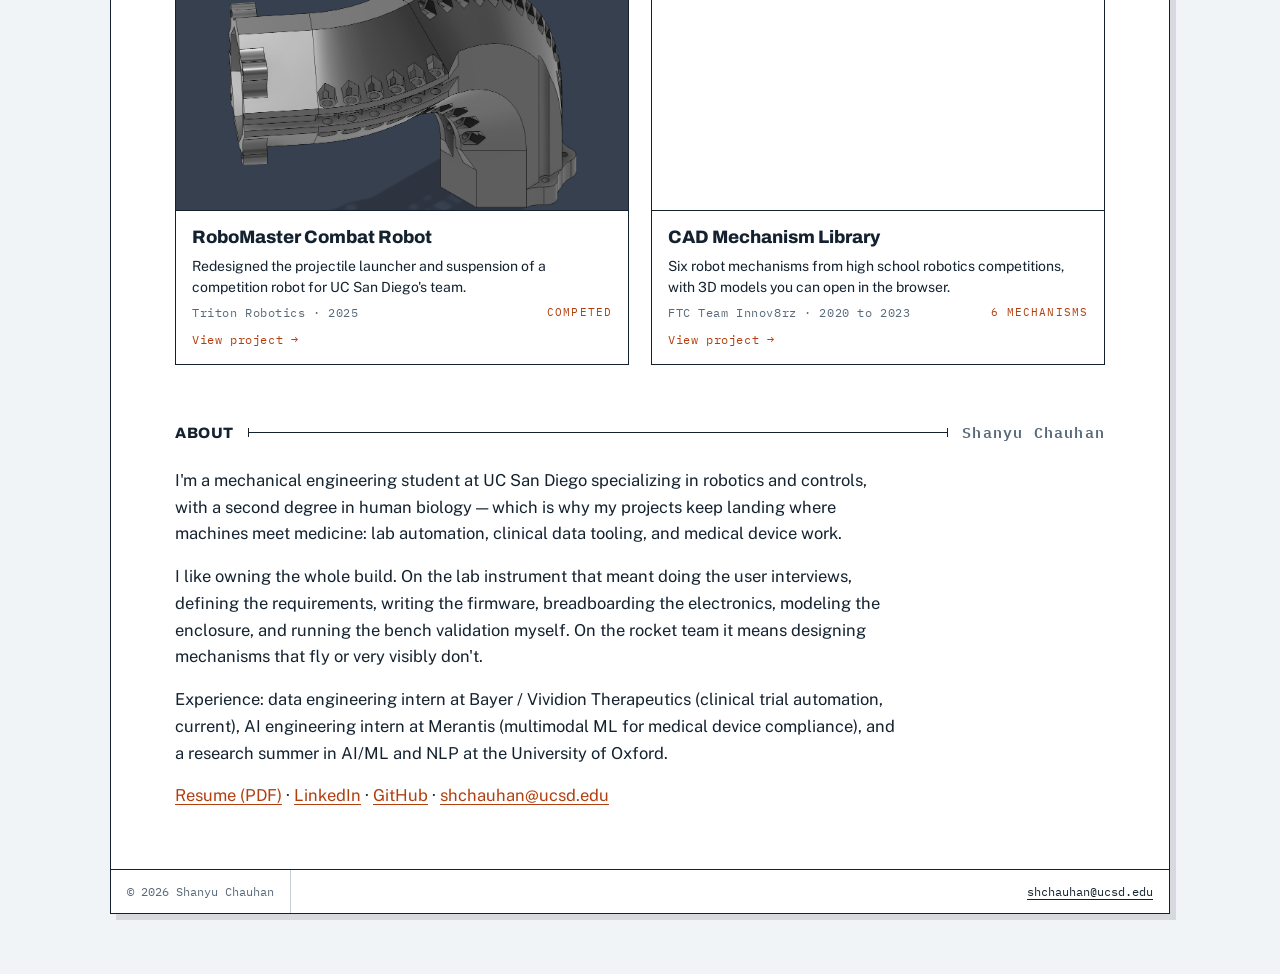
==== commit 6506a5e5: "Add files via upload" ====
--- a/index.html
+++ b/index.html
@@ -18,7 +18,8 @@
       <a href="index.html" aria-current="page">Projects</a>
       <a href="#about">About</a>
       <a href="assets/Shanyu_Chauhan_Resume.pdf">Resume</a>
-      <a href="https://linkedin.com/in/shanyu-chauhan">LinkedIn</a>
+      <a href="https://www.linkedin.com/in/shanyu-chauhan">LinkedIn</a>
+      <a href="https://github.com/Shanyu11">GitHub</a>
     </nav>
   </header>
 
@@ -26,41 +27,42 @@
 
     <section class="hero">
       <h1>I build hardware<br>end to end<span class="accent">.</span></h1>
-      <p class="lede">Mechanical engineering (robotics &amp; controls) + human biology @ UC San Diego.
-      I design, prototype, and validate real machines — staged rockets, competition robots, and a
-      self-directed lab instrument taken from user research to bench-validated prototype.</p>
+      <p class="lede">Mechanical engineering (robotics and controls) and human biology at UC San Diego.
+      I design, prototype, and test real machines: staged rockets, competition robots, and a
+      lab instrument I took from user research to a bench-tested prototype.</p>
       <div class="specstrip" aria-label="Selected measured results">
-        <div class="spec"><div class="val">1877 ft</div><div class="lbl">Osiris apogee, measured</div></div>
+        <div class="spec"><div class="val">1877 ft</div><div class="lbl">Two stage rocket apogee</div></div>
         <div class="spec"><div class="val">5+ hrs/wk</div><div class="lbl">Lab time saved (projected)</div></div>
         <div class="spec"><div class="val">4,670</div><div class="lbl">Robot instructions analyzed</div></div>
         <div class="spec"><div class="val">12,000+</div><div class="lbl">Trial data lines automated</div></div>
       </div>
     </section>
 
-    <div class="dim"><h2>Projects</h2><span class="rule"></span><span class="tag">06 documented builds</span></div>
+    <div class="dim"><h2>Projects</h2><span class="rule"></span><span class="tag">06 projects</span></div>
 
     <section class="grid">
 
-      <a class="pcard" href="projects/beed.html">
+      <a class="pcard" href="projects/instrument.html">
         <div class="media">
-          <!-- Replace this placeholder with: <img src="images/beed-hero.jpg" alt="BEED prototype on the bench"> (exterior shot only until patent is filed) -->
-          <div class="ph">ADD images/beed-hero.jpg<br>best exterior photo of the working prototype</div>
+          <div class="wip"><span class="stamp">Work in progress</span><span class="note">Images withheld until patent filing</span></div>
         </div>
         <div class="block">
-          <h3>BEED — Benchtop Lab Automation Instrument</h3>
-          <div class="meta">Self-directed product build · 2026</div>
-          <div class="status">Rev 3 · bench-validated</div>
+          <h3>Drug Discovery Optimization Machine</h3>
+          <div class="desc">One device that runs a routine lab task that today needs several machines and manual handling. Built alone, from interviews with scientists to a working prototype.</div>
+          <div class="meta">Personal project · 2026</div>
+          <div class="status">Rev 3 · bench tested</div>
           <div class="card-cta">View project →</div>
         </div>
       </a>
 
       <a class="pcard" href="projects/rockets.html">
         <div class="media">
-          <img src="images/rocket-fins-cad.png" alt="Osiris — 9.4 ft staged rocket, fin-can section">
+          <img src="images/rocket-recovered.jpg" alt="Two stage rocket after recovery, both stages, nose cone, and parachute laid out">
         </div>
         <div class="block">
-          <h3>Osiris — UCSD RPL</h3>
-          <div class="meta">Rocket engineer · Oct 2026</div>
+          <h3>Two Stage Rocket</h3>
+          <div class="desc">A 9.4 ft rocket that separates its stages in flight with a Marman clamp. Reached 1877 ft, 1.8 times the simulated apogee, on its first flight.</div>
+          <div class="meta">UCSD RPL · 2025 to 2026</div>
           <div class="status">Flown · 1877 ft</div>
           <div class="card-cta">View project →</div>
         </div>
@@ -72,7 +74,8 @@
         </div>
         <div class="block">
           <h3>G-Class Single Stage Rocket</h3>
-          <div class="meta">Design, simulation &amp; avionics · UCSD RPL · 2025</div>
+          <div class="desc">A 24.21 in rocket designed, simulated, and programmed end to end, then flown in the Mojave Desert. Reached 800 ft/s and recovered intact.</div>
+          <div class="meta">UCSD RPL · 2025 to 2026</div>
           <div class="status">Flown · 800 ft/s</div>
           <div class="card-cta">View project →</div>
         </div>
@@ -80,13 +83,26 @@
 
       <a class="pcard" href="projects/speech.html">
         <div class="media">
-          <!-- Replace with: <img src="images/speech-hero.png" alt="Results figure from the paper"> -->
-          <div class="ph">ADD images/speech-hero.png<br>your strongest results figure</div>
+          <img src="images/speech-hero.jpg" alt="PARTNR simulator, robot and human executing a framed instruction">
         </div>
         <div class="block">
           <h3>Robot Interpretation of Human Speech</h3>
-          <div class="meta">Co-authored research · Oxford · 2025</div>
+          <div class="desc">Paper submitted to TACL, an MIT Press journal. A simulation study of whether a household robot still does the right thing when a command is worded differently.</div>
+          <div class="meta">University of Oxford · 2025 to present</div>
           <div class="status">Submitted · TACL</div>
+          <div class="card-cta">View project →</div>
+        </div>
+      </a>
+
+      <a class="pcard" href="projects/robotics.html">
+        <div class="media">
+          <img src="images/robot-iso.png" alt="42 mm launcher assembly CAD render">
+        </div>
+        <div class="block">
+          <h3>RoboMaster Combat Robot</h3>
+          <div class="desc">Redesigned the projectile launcher and suspension of a competition robot for UC San Diego's team.</div>
+          <div class="meta">Triton Robotics · 2025</div>
+          <div class="status">Competed</div>
           <div class="card-cta">View project →</div>
         </div>
       </a>
@@ -97,21 +113,9 @@
         </div>
         <div class="block">
           <h3>CAD Mechanism Library</h3>
-          <div class="meta">FTC Team Innov8rz &middot; 2020&ndash;23</div>
+          <div class="desc">Six robot mechanisms from high school robotics competitions, with 3D models you can open in the browser.</div>
+          <div class="meta">FTC Team Innov8rz · 2020 to 2023</div>
           <div class="status">6 mechanisms</div>
-          <div class="card-cta">View project →</div>
-        </div>
-      </a>
-
-      <a class="pcard" href="projects/robotics.html">
-        <div class="media">
-          <!-- Replace with: <img src="images/robot-hero.jpg" alt="RoboMaster robot"> -->
-          <div class="ph">ADD images/robot-hero.jpg<br>robot at competition or CAD render</div>
-        </div>
-        <div class="block">
-          <h3>RoboMaster Combat Robot</h3>
-          <div class="meta">Mechanical engineer · Triton Robotics · 2025</div>
-          <div class="status">Competed</div>
           <div class="card-cta">View project →</div>
         </div>
       </a>
@@ -124,7 +128,7 @@
       <p>I'm a mechanical engineering student at UC San Diego specializing in robotics and controls,
       with a second degree in human biology — which is why my projects keep landing where machines
       meet medicine: lab automation, clinical data tooling, and medical device work.</p>
-      <p>I like owning the whole build. On BEED that meant doing the user interviews, defining the
+      <p>I like owning the whole build. On the lab instrument that meant doing the user interviews, defining the
       requirements, writing the firmware, breadboarding the electronics, modeling the enclosure, and
       running the bench validation myself. On the rocket team it means designing mechanisms that
       fly or very visibly don't.</p>
--- a/css/style.css
+++ b/css/style.css
@@ -96,7 +96,7 @@
 .hero .facts dd { margin: 0; font-size: 16px; line-height: 1.5; color: var(--ink); }
 .hero .facts dd a { font-family: var(--mono); font-size: 13px; }
 @media (max-width: 600px) { .hero .lede { white-space: normal; } .hero .facts { grid-template-columns: 1fr; gap: 2px 0; } .hero .facts dd { margin-bottom: 10px; } }
-.hero .lede { font-size: clamp(15px, 2.3vw, 24.5px); max-width: none; white-space: nowrap; color: var(--ink); margin: 0 0 14px; }
+.hero .lede { font-size: clamp(16px, 2vw, 21px); max-width: 760px; white-space: normal; color: var(--ink); margin: 0 0 14px; }
 .hero .currently {
   font-family: var(--mono); font-size: 13px; color: var(--muted);
   border-left: 3px solid var(--accent); padding: 4px 0 4px 12px; margin: 22px 0 0;
@@ -156,6 +156,7 @@
 }
 .pcard h3 { font-family: var(--display); font-weight: 800; font-size: 18px; margin: 0; grid-column: 1 / -1; }
 .pcard .meta { font-family: var(--mono); font-size: 11.5px; color: var(--muted); letter-spacing: 0.05em; }
+.pcard .card-cta { grid-column: 1 / -1; font-family: var(--mono); font-size: 12px; color: var(--accent-ink); letter-spacing: 0.05em; margin-top: 6px; }
 .pcard .status { font-family: var(--mono); font-size: 11px; color: var(--accent-ink); text-transform: uppercase; letter-spacing: 0.1em; justify-self: end; align-self: center; }
 
 /* --- media / photo placeholders ------------------------------------------- */
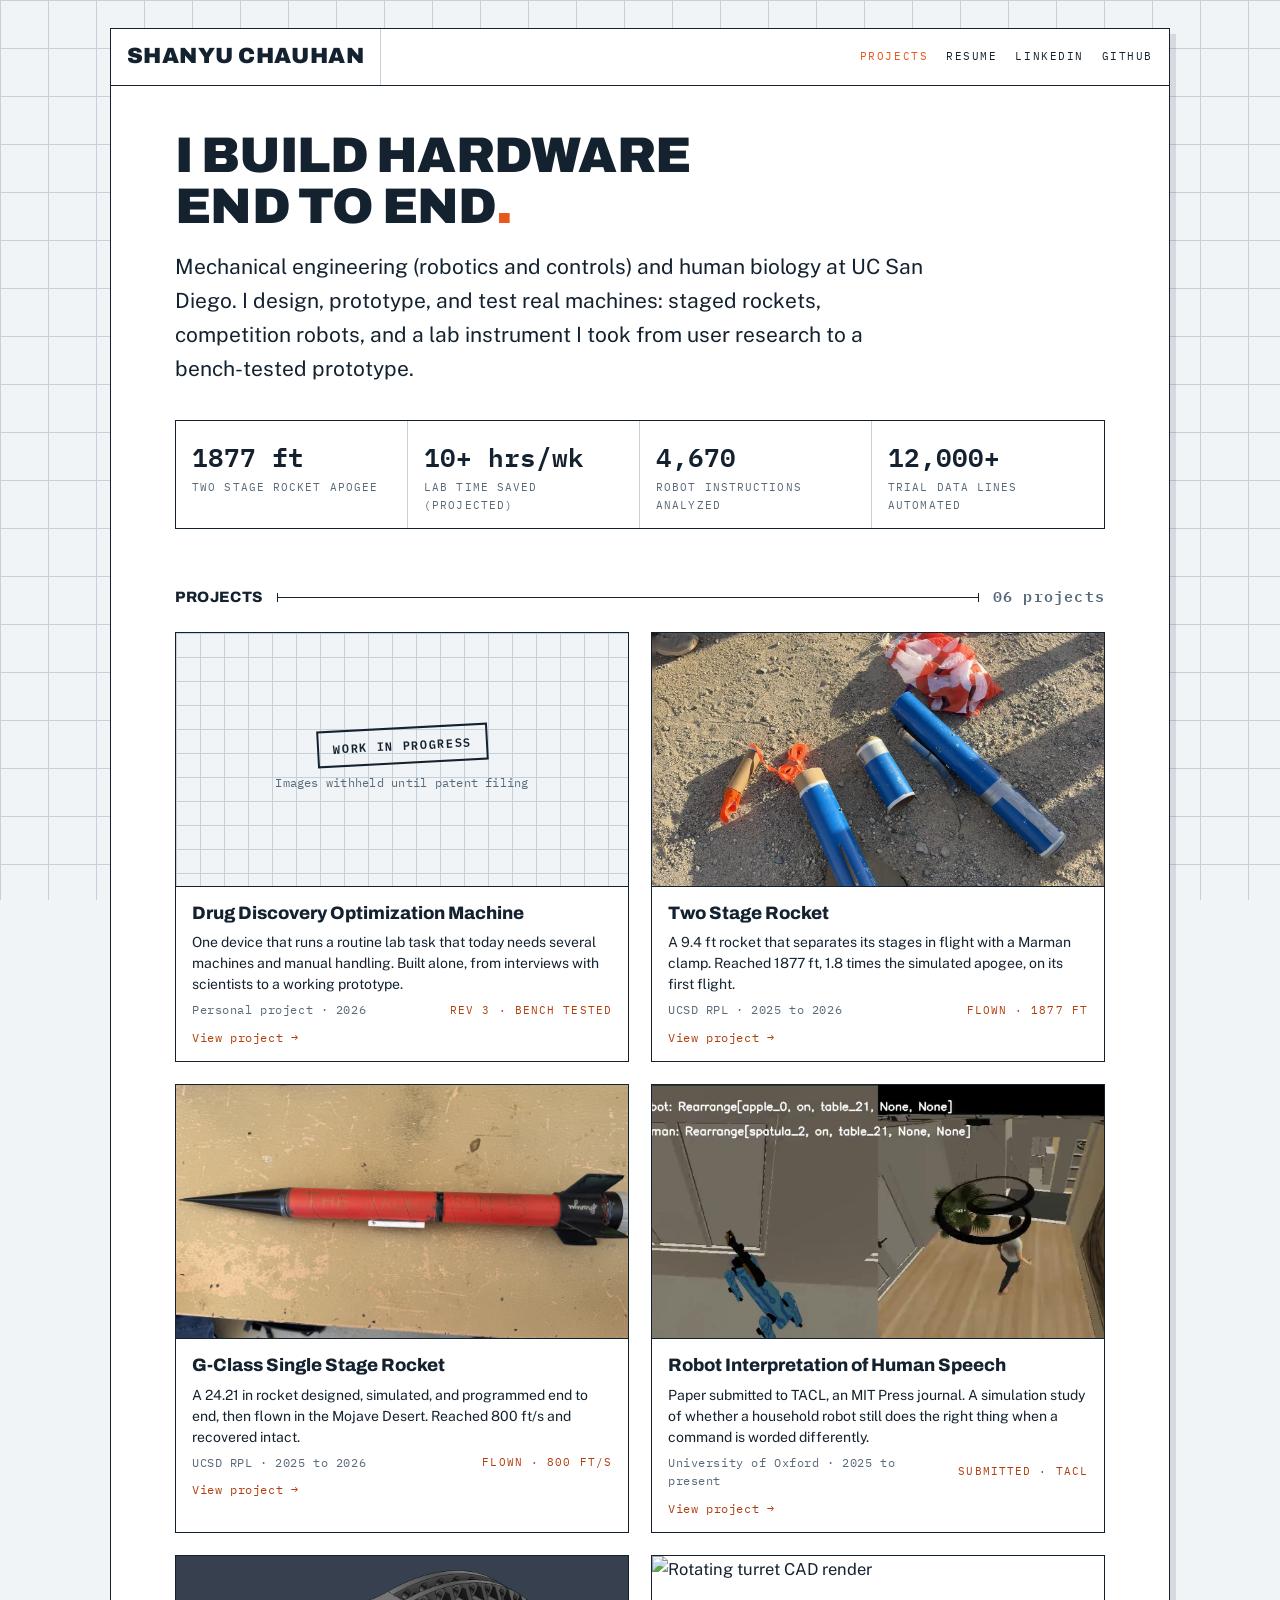
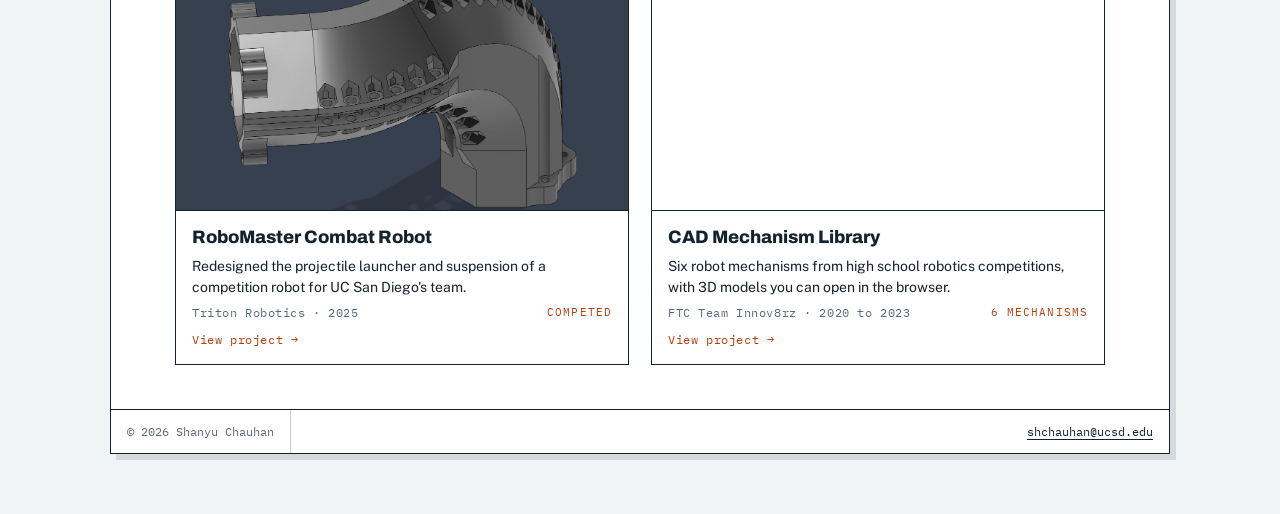
==== commit 2b3db321: "Add files via upload" ====
--- a/index.html
+++ b/index.html
@@ -16,7 +16,6 @@
     <div class="name"><a href="index.html">Shanyu Chauhan</a></div>
     <nav>
       <a href="index.html" aria-current="page">Projects</a>
-      <a href="#about">About</a>
       <a href="assets/Shanyu_Chauhan_Resume.pdf">Resume</a>
       <a href="https://www.linkedin.com/in/shanyu-chauhan">LinkedIn</a>
       <a href="https://github.com/Shanyu11">GitHub</a>
@@ -32,7 +31,7 @@
       lab instrument I took from user research to a bench-tested prototype.</p>
       <div class="specstrip" aria-label="Selected measured results">
         <div class="spec"><div class="val">1877 ft</div><div class="lbl">Two stage rocket apogee</div></div>
-        <div class="spec"><div class="val">5+ hrs/wk</div><div class="lbl">Lab time saved (projected)</div></div>
+        <div class="spec"><div class="val">10+ hrs/wk</div><div class="lbl">Lab time saved (projected)</div></div>
         <div class="spec"><div class="val">4,670</div><div class="lbl">Robot instructions analyzed</div></div>
         <div class="spec"><div class="val">12,000+</div><div class="lbl">Trial data lines automated</div></div>
       </div>
@@ -122,25 +121,6 @@
 
     </section>
 
-    <div class="dim" id="about"><h2>About</h2><span class="rule"></span><span class="tag">Shanyu Chauhan</span></div>
-
-    <section class="prose">
-      <p>I'm a mechanical engineering student at UC San Diego specializing in robotics and controls,
-      with a second degree in human biology — which is why my projects keep landing where machines
-      meet medicine: lab automation, clinical data tooling, and medical device work.</p>
-      <p>I like owning the whole build. On the lab instrument that meant doing the user interviews, defining the
-      requirements, writing the firmware, breadboarding the electronics, modeling the enclosure, and
-      running the bench validation myself. On the rocket team it means designing mechanisms that
-      fly or very visibly don't.</p>
-      <p>Experience: data engineering intern at Bayer / Vividion Therapeutics (clinical trial
-      automation, current), AI engineering intern at Merantis (multimodal ML for medical device
-      compliance), and a research summer in AI/ML and NLP at the University of Oxford.</p>
-      <p><a href="assets/Shanyu_Chauhan_Resume.pdf">Resume (PDF)</a> ·
-         <a href="https://linkedin.com/in/shanyu-chauhan">LinkedIn</a> ·
-         <a href="https://github.com/Shanyu11">GitHub</a> ·
-         <a href="mailto:shchauhan@ucsd.edu">shchauhan@ucsd.edu</a></p>
-    </section>
-
   </main>
 
   <footer class="titlefoot">
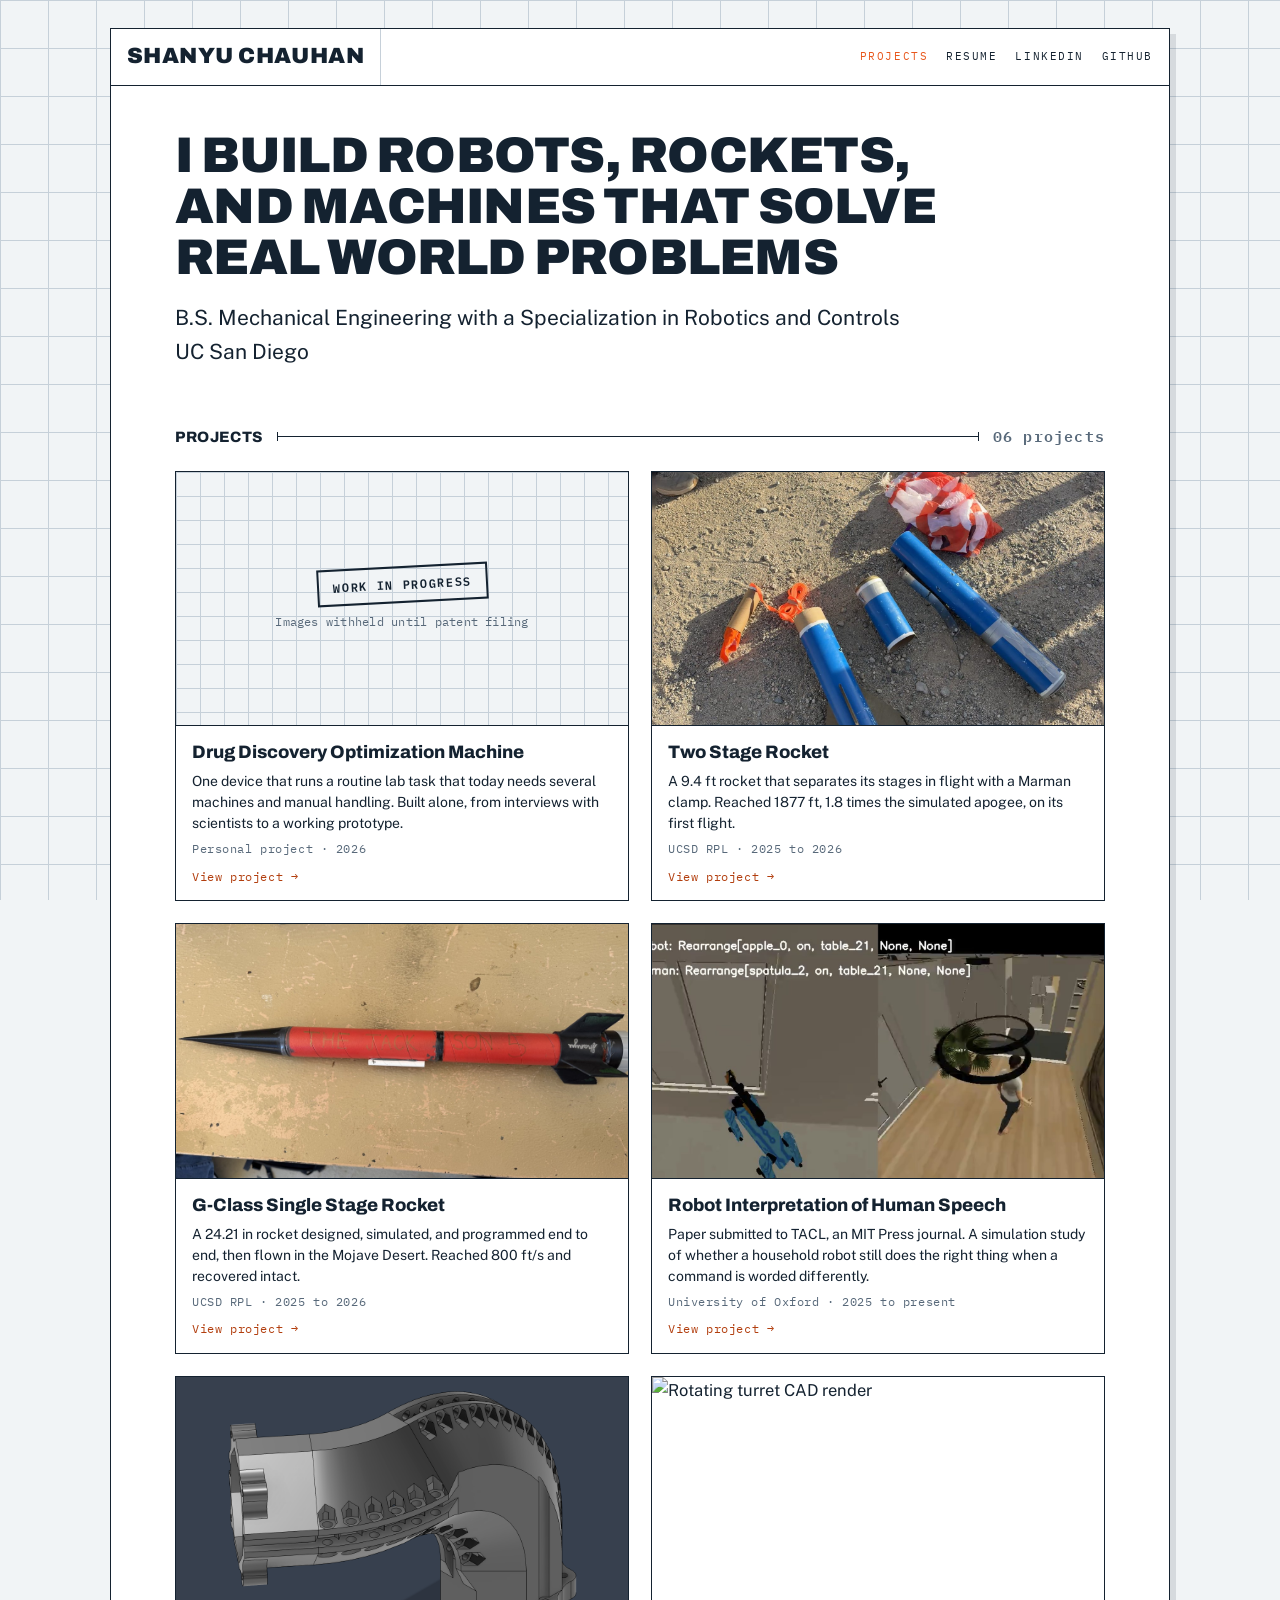
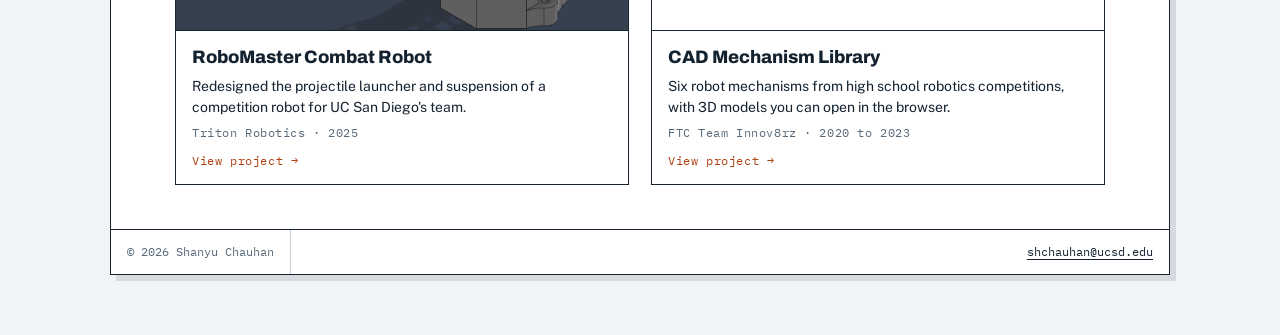
==== commit a514bcfc: "Add files via upload" ====
--- a/index.html
+++ b/index.html
@@ -25,16 +25,8 @@
   <main class="wrap">
 
     <section class="hero">
-      <h1>I build hardware<br>end to end<span class="accent">.</span></h1>
-      <p class="lede">Mechanical engineering (robotics and controls) and human biology at UC San Diego.
-      I design, prototype, and test real machines: staged rockets, competition robots, and a
-      lab instrument I took from user research to a bench-tested prototype.</p>
-      <div class="specstrip" aria-label="Selected measured results">
-        <div class="spec"><div class="val">1877 ft</div><div class="lbl">Two stage rocket apogee</div></div>
-        <div class="spec"><div class="val">10+ hrs/wk</div><div class="lbl">Lab time saved (projected)</div></div>
-        <div class="spec"><div class="val">4,670</div><div class="lbl">Robot instructions analyzed</div></div>
-        <div class="spec"><div class="val">12,000+</div><div class="lbl">Trial data lines automated</div></div>
-      </div>
+      <h1>I build robots, rockets,<br>and machines that solve<br>real world problems</h1>
+      <p class="lede">B.S. Mechanical Engineering with a Specialization in Robotics and Controls<br>UC San Diego</p>
     </section>
 
     <div class="dim"><h2>Projects</h2><span class="rule"></span><span class="tag">06 projects</span></div>
@@ -49,7 +41,6 @@
           <h3>Drug Discovery Optimization Machine</h3>
           <div class="desc">One device that runs a routine lab task that today needs several machines and manual handling. Built alone, from interviews with scientists to a working prototype.</div>
           <div class="meta">Personal project · 2026</div>
-          <div class="status">Rev 3 · bench tested</div>
           <div class="card-cta">View project →</div>
         </div>
       </a>
@@ -62,7 +53,6 @@
           <h3>Two Stage Rocket</h3>
           <div class="desc">A 9.4 ft rocket that separates its stages in flight with a Marman clamp. Reached 1877 ft, 1.8 times the simulated apogee, on its first flight.</div>
           <div class="meta">UCSD RPL · 2025 to 2026</div>
-          <div class="status">Flown · 1877 ft</div>
           <div class="card-cta">View project →</div>
         </div>
       </a>
@@ -75,7 +65,6 @@
           <h3>G-Class Single Stage Rocket</h3>
           <div class="desc">A 24.21 in rocket designed, simulated, and programmed end to end, then flown in the Mojave Desert. Reached 800 ft/s and recovered intact.</div>
           <div class="meta">UCSD RPL · 2025 to 2026</div>
-          <div class="status">Flown · 800 ft/s</div>
           <div class="card-cta">View project →</div>
         </div>
       </a>
@@ -88,7 +77,6 @@
           <h3>Robot Interpretation of Human Speech</h3>
           <div class="desc">Paper submitted to TACL, an MIT Press journal. A simulation study of whether a household robot still does the right thing when a command is worded differently.</div>
           <div class="meta">University of Oxford · 2025 to present</div>
-          <div class="status">Submitted · TACL</div>
           <div class="card-cta">View project →</div>
         </div>
       </a>
@@ -101,7 +89,6 @@
           <h3>RoboMaster Combat Robot</h3>
           <div class="desc">Redesigned the projectile launcher and suspension of a competition robot for UC San Diego's team.</div>
           <div class="meta">Triton Robotics · 2025</div>
-          <div class="status">Competed</div>
           <div class="card-cta">View project →</div>
         </div>
       </a>
@@ -114,7 +101,6 @@
           <h3>CAD Mechanism Library</h3>
           <div class="desc">Six robot mechanisms from high school robotics competitions, with 3D models you can open in the browser.</div>
           <div class="meta">FTC Team Innov8rz · 2020 to 2023</div>
-          <div class="status">6 mechanisms</div>
           <div class="card-cta">View project →</div>
         </div>
       </a>
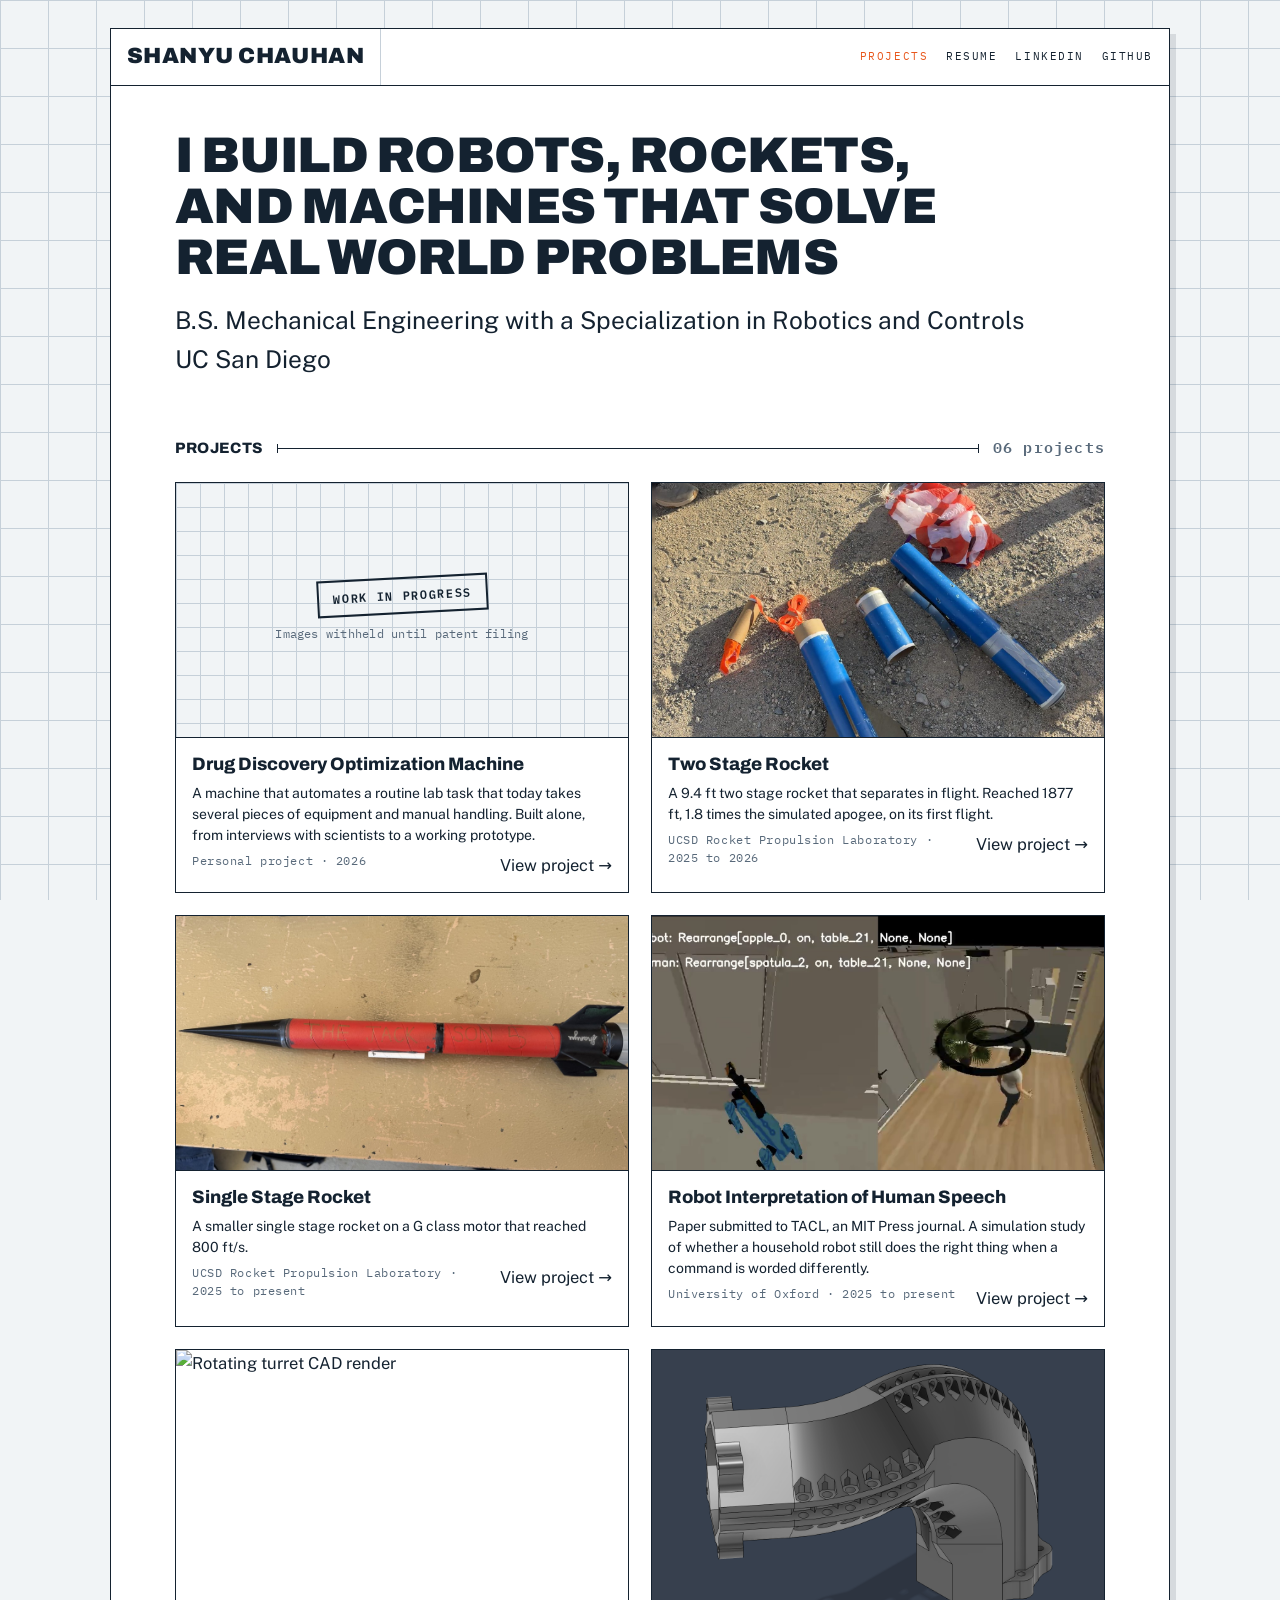
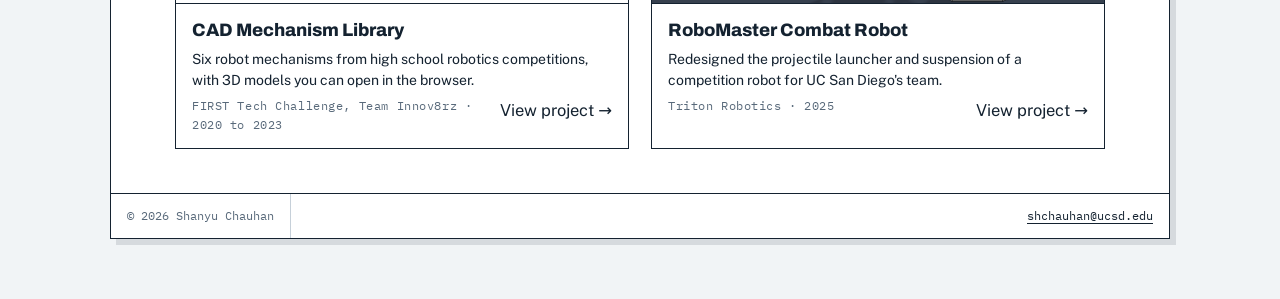
==== commit 7ec6aa89: "Add files via upload" ====
--- a/index.html
+++ b/index.html
@@ -39,7 +39,7 @@
         </div>
         <div class="block">
           <h3>Drug Discovery Optimization Machine</h3>
-          <div class="desc">One device that runs a routine lab task that today needs several machines and manual handling. Built alone, from interviews with scientists to a working prototype.</div>
+          <div class="desc">A machine that automates a routine lab task that today takes several pieces of equipment and manual handling. Built alone, from interviews with scientists to a working prototype.</div>
           <div class="meta">Personal project · 2026</div>
           <div class="card-cta">View project →</div>
         </div>
@@ -51,20 +51,20 @@
         </div>
         <div class="block">
           <h3>Two Stage Rocket</h3>
-          <div class="desc">A 9.4 ft rocket that separates its stages in flight with a Marman clamp. Reached 1877 ft, 1.8 times the simulated apogee, on its first flight.</div>
-          <div class="meta">UCSD RPL · 2025 to 2026</div>
+          <div class="desc">A 9.4 ft two stage rocket that separates in flight. Reached 1877 ft, 1.8 times the simulated apogee, on its first flight.</div>
+          <div class="meta">UCSD Rocket Propulsion Laboratory · 2025 to 2026</div>
           <div class="card-cta">View project →</div>
         </div>
       </a>
 
       <a class="pcard" href="projects/gclass.html">
         <div class="media">
-          <img src="images/rocket-hero.jpg" alt="G-class rocket on the bench before flight">
+          <img src="images/rocket-hero.jpg" alt="G class rocket on the bench before flight">
         </div>
         <div class="block">
-          <h3>G-Class Single Stage Rocket</h3>
-          <div class="desc">A 24.21 in rocket designed, simulated, and programmed end to end, then flown in the Mojave Desert. Reached 800 ft/s and recovered intact.</div>
-          <div class="meta">UCSD RPL · 2025 to 2026</div>
+          <h3>Single Stage Rocket</h3>
+          <div class="desc">A smaller single stage rocket on a G class motor that reached 800 ft/s.</div>
+          <div class="meta">UCSD Rocket Propulsion Laboratory · 2025 to present</div>
           <div class="card-cta">View project →</div>
         </div>
       </a>
@@ -81,6 +81,18 @@
         </div>
       </a>
 
+      <a class="pcard" href="projects/cad.html">
+        <div class="media fit">
+          <img src="https://github.com/user-attachments/assets/c6aec112-6c1b-4a04-b76f-273bd97fe96c" alt="Rotating turret CAD render">
+        </div>
+        <div class="block">
+          <h3>CAD Mechanism Library</h3>
+          <div class="desc">Six robot mechanisms from high school robotics competitions, with 3D models you can open in the browser.</div>
+          <div class="meta">FIRST Tech Challenge, Team Innov8rz · 2020 to 2023</div>
+          <div class="card-cta">View project →</div>
+        </div>
+      </a>
+
       <a class="pcard" href="projects/robotics.html">
         <div class="media">
           <img src="images/robot-iso.png" alt="42 mm launcher assembly CAD render">
@@ -89,18 +101,6 @@
           <h3>RoboMaster Combat Robot</h3>
           <div class="desc">Redesigned the projectile launcher and suspension of a competition robot for UC San Diego's team.</div>
           <div class="meta">Triton Robotics · 2025</div>
-          <div class="card-cta">View project →</div>
-        </div>
-      </a>
-
-      <a class="pcard" href="projects/cad.html">
-        <div class="media fit">
-          <img src="https://github.com/user-attachments/assets/c6aec112-6c1b-4a04-b76f-273bd97fe96c" alt="Rotating turret CAD render">
-        </div>
-        <div class="block">
-          <h3>CAD Mechanism Library</h3>
-          <div class="desc">Six robot mechanisms from high school robotics competitions, with 3D models you can open in the browser.</div>
-          <div class="meta">FTC Team Innov8rz · 2020 to 2023</div>
           <div class="card-cta">View project →</div>
         </div>
       </a>
--- a/css/style.css
+++ b/css/style.css
@@ -96,7 +96,7 @@
 .hero .facts dd { margin: 0; font-size: 16px; line-height: 1.5; color: var(--ink); }
 .hero .facts dd a { font-family: var(--mono); font-size: 13px; }
 @media (max-width: 600px) { .hero .lede { white-space: normal; } .hero .facts { grid-template-columns: 1fr; gap: 2px 0; } .hero .facts dd { margin-bottom: 10px; } }
-.hero .lede { font-size: clamp(16px, 2vw, 21px); max-width: 760px; white-space: normal; color: var(--ink); margin: 0 0 14px; }
+.hero .lede { font-size: clamp(16px, 2.3vw, 24.5px); max-width: 900px; white-space: normal; color: var(--ink); margin: 0 0 14px; }
 .hero .currently {
   font-family: var(--mono); font-size: 13px; color: var(--muted);
   border-left: 3px solid var(--accent); padding: 4px 0 4px 12px; margin: 22px 0 0;
@@ -156,7 +156,6 @@
 }
 .pcard h3 { font-family: var(--display); font-weight: 800; font-size: 18px; margin: 0; grid-column: 1 / -1; }
 .pcard .meta { font-family: var(--mono); font-size: 11.5px; color: var(--muted); letter-spacing: 0.05em; }
-.pcard .card-cta { grid-column: 1 / -1; font-family: var(--mono); font-size: 12px; color: var(--accent-ink); letter-spacing: 0.05em; margin-top: 6px; }
 .pcard .status { font-family: var(--mono); font-size: 11px; color: var(--accent-ink); text-transform: uppercase; letter-spacing: 0.1em; justify-self: end; align-self: center; }
 
 /* --- media / photo placeholders ------------------------------------------- */
